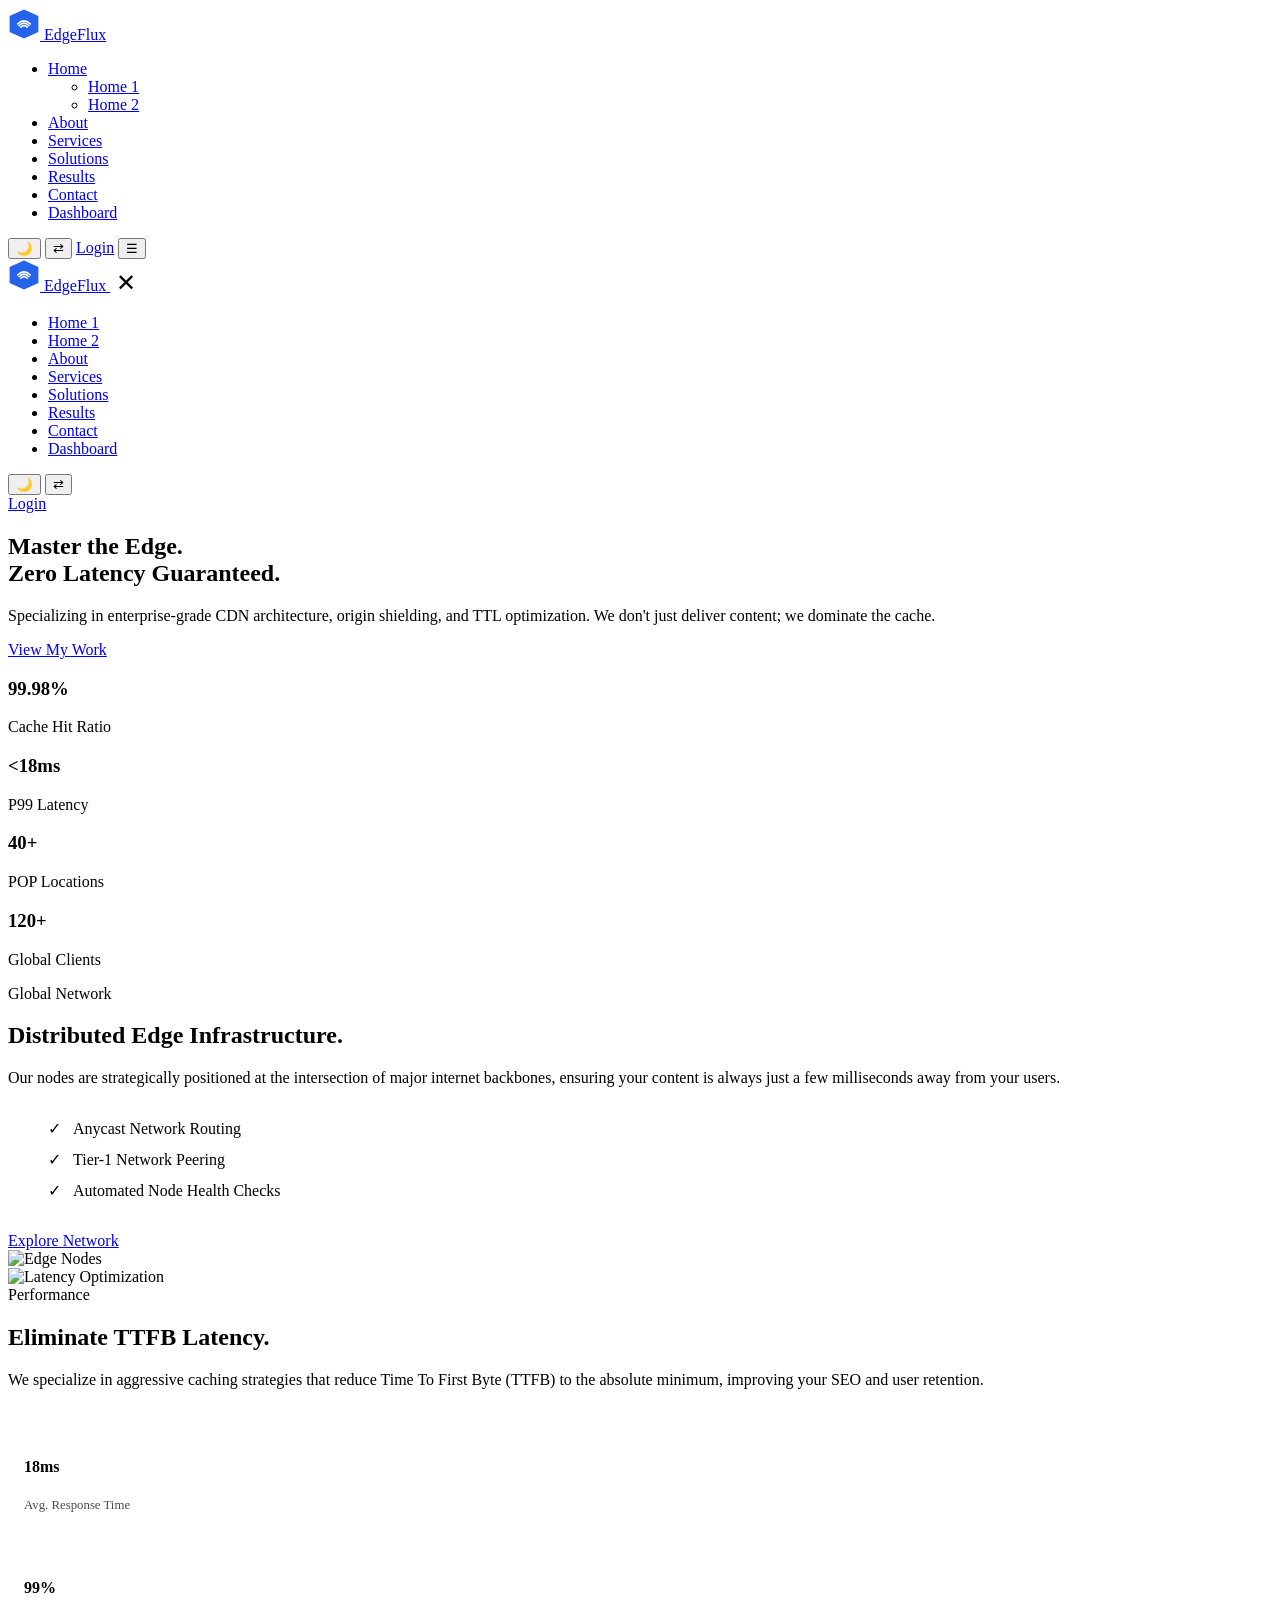
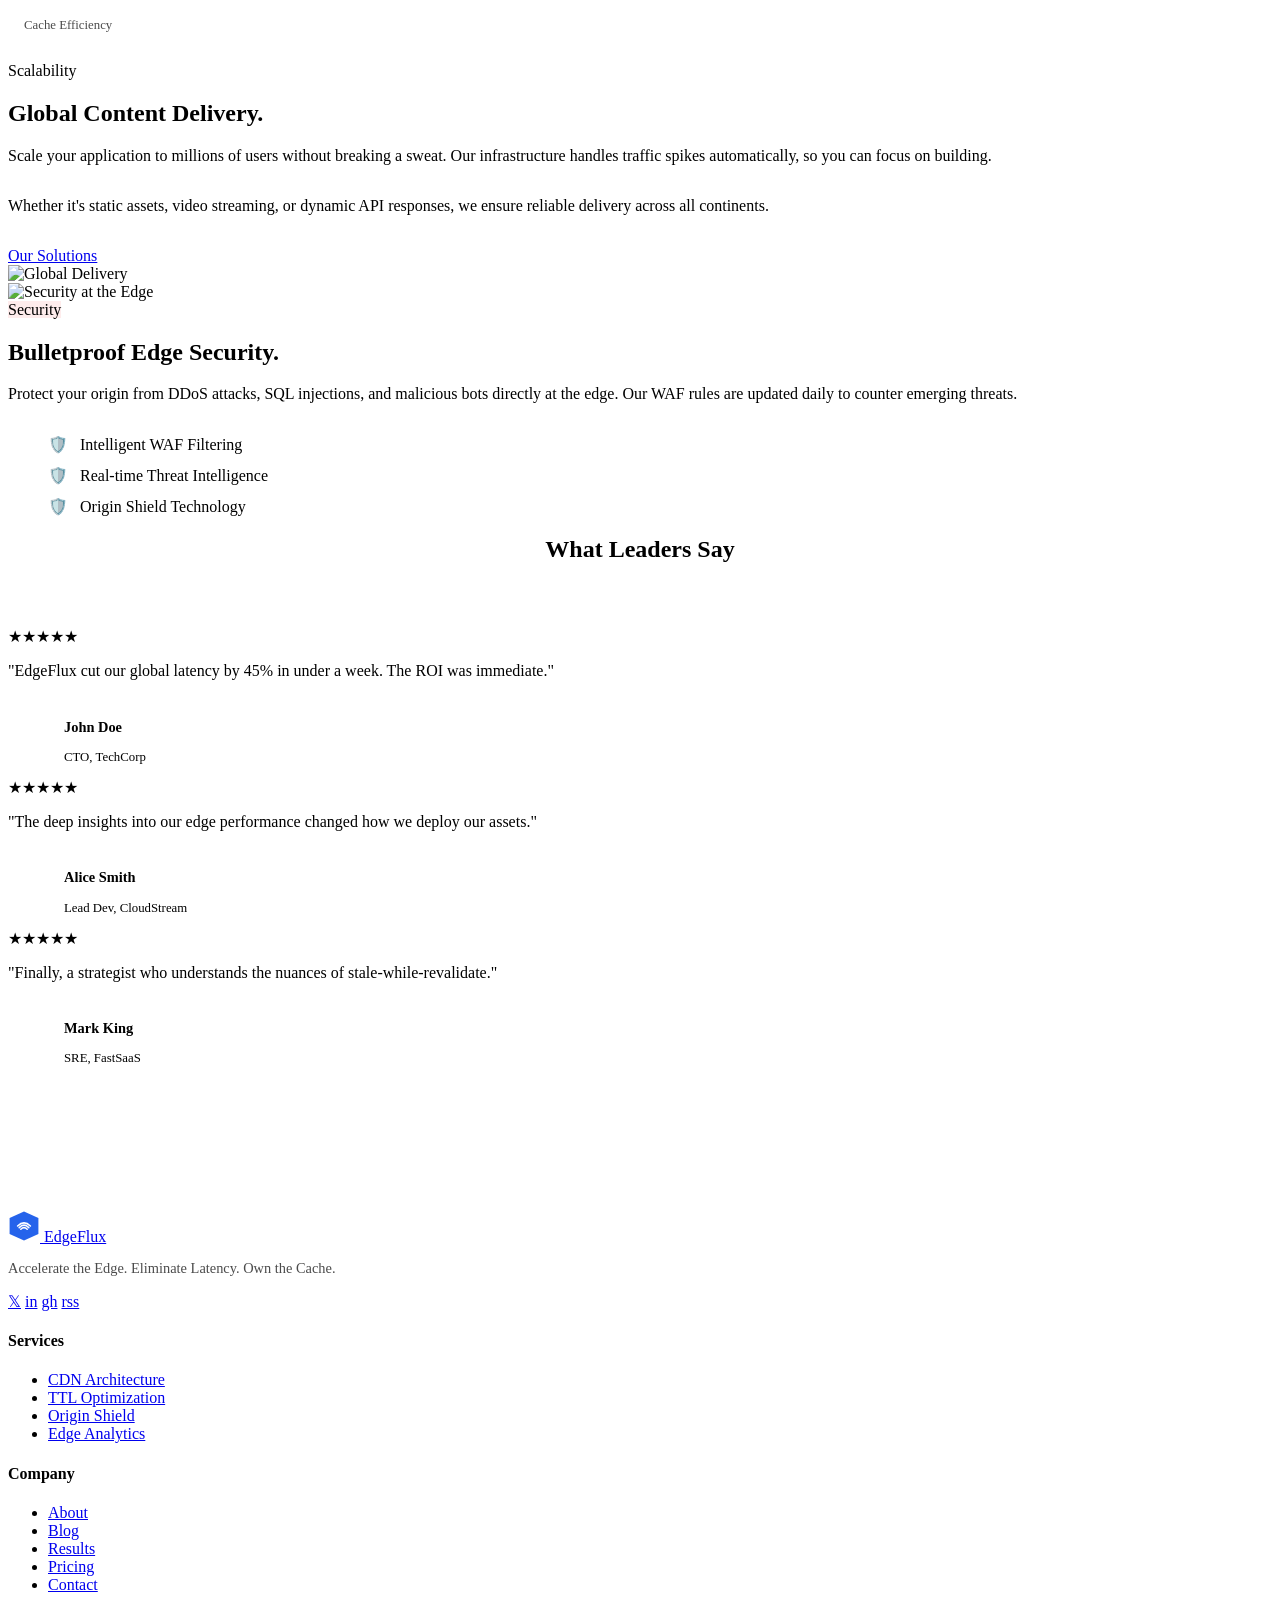
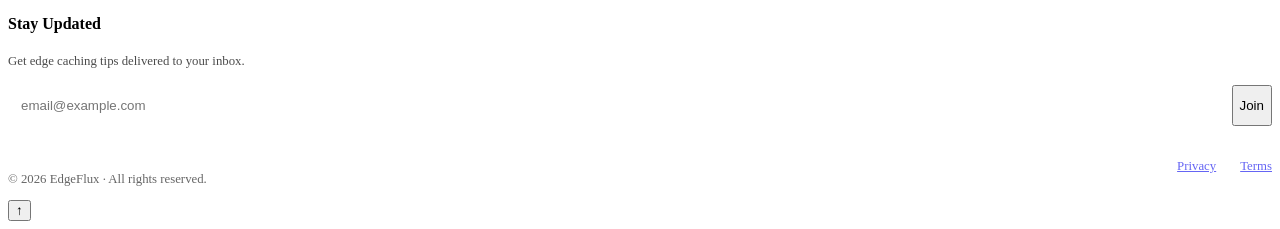
==== index.html @ ea84ad4a "first-commit" ====
<!DOCTYPE html>
<html lang="en" data-theme="dark" dir="ltr">

<head>
    <meta charset="UTF-8">
    <meta name="viewport" content="width=device-width, initial-scale=1.0">
    <title>EdgeFlux | Master the Edge. Zero Latency Guaranteed.</title>
    <meta name="description"
        content="Expert CDN & Edge Caching Strategy for modern applications. Accelerate the edge, eliminate latency, and own your cache.">

    <!-- Favicon -->
    <link rel="icon"
        href="data:image/svg+xml,<svg xmlns=%22http://www.w3.org/2000/svg%22 viewBox=%220 0 100 100%22><polygon points=%2250,5 95,25 95,75 50,95 5,75 5,25%22 fill=%22%232563EB%22/><path d=%22M30,50 Q50,30 70,50 M35,55 Q50,40 65,55 M40,60 Q50,50 60,60%22 fill=%22none%22 stroke=%22white%22 stroke-width=%224%22/></svg>">

    <link rel="stylesheet" href="assets/css/style.css">
</head>

<body>

    <!-- Header -->
    <header>
        <div class="container">
            <nav class="nav-wrapper">
                <a href="index.html" class="logo">
                    <svg width="32" height="32" viewBox="0 0 100 100" fill="none" xmlns="http://www.w3.org/2000/svg">
                        <polygon points="50,5 95,25 95,75 50,95 5,75 5,25" fill="#2563EB" />
                        <path d="M30,50 Q50,30 70,50 M35,55 Q50,40 65,55 M40,60 Q50,50 60,60" stroke="white"
                            stroke-width="5" stroke-linecap="round" />
                    </svg>
                    EdgeFlux
                </a>

                <ul class="nav-links">
                    <li>
                        <a href="index.html">Home</a>
                        <ul class="dropdown-menu">
                            <li><a href="index.html">Home 1</a></li>
                            <li><a href="home2.html">Home 2</a></li>
                        </ul>
                    </li>
                    <li><a href="about.html">About</a></li>
                    <li><a href="services.html">Services</a></li>
                    <li><a href="solutions.html">Solutions</a></li>
                    <li><a href="results.html">Results</a></li>
                    <li><a href="contact.html">Contact</a></li>
                    <li><a href="dashboard.html">Dashboard</a></li>
                </ul>

                <div class="nav-controls">
                    <button class="btn-icon" id="theme-toggle" title="Toggle Theme">🌙</button>
                    <button class="btn-icon" id="rtl-toggle" title="Toggle RTL">⇄</button>
                    <a href="login.html" class="btn btn-outline">Login</a>
                    <button class="btn-icon mobile-toggle" id="menu-toggle">☰</button>
                </div>
            </nav>
        </div>
    </header>

    <!-- Mobile Navigation Overlay -->
    <div id="mobile-nav" class="mobile-nav-overlay">
        <div class="mobile-nav-header">
            <a href="index.html" class="logo">
                <svg width="32" height="32" viewBox="0 0 100 100" fill="none" xmlns="http://www.w3.org/2000/svg">
                    <polygon points="50,5 95,25 95,75 50,95 5,75 5,25" fill="#2563EB" />
                    <path d="M30,50 Q50,30 70,50 M35,55 Q50,40 65,55 M40,60 Q50,50 60,60" stroke="white"
                        stroke-width="5" stroke-linecap="round" />
                </svg>
                EdgeFlux
            </a>
            <button class="btn-icon" id="close-menu" style="background:none; border:none; font-size: 1.5rem; color: var(--text);">✕</button>
        </div>
        <div class="mobile-nav-content">
            <ul class="mobile-links">
                <li><a href="index.html">Home 1</a></li>
                <li><a href="home2.html">Home 2</a></li>
                <li><a href="about.html">About</a></li>
                <li><a href="services.html">Services</a></li>
                <li><a href="solutions.html">Solutions</a></li>
                <li><a href="results.html">Results</a></li>
                <li><a href="contact.html">Contact</a></li>
                <li><a href="dashboard.html">Dashboard</a></li>
            </ul>
        </div>
        <div class="mobile-nav-footer">
            <div class="mobile-controls">
                <button class="btn-icon" id="theme-toggle-mob" title="Toggle Theme">🌙</button>
                <button class="btn-icon" id="rtl-toggle-mob" title="Toggle RTL">⇄</button>
            </div>
            <a href="login.html" class="btn btn-primary" style="justify-content: center; width: 100%;">Login</a>
        </div>
    </div>

    <!-- Hero Section -->
    <section class="hero" style="background-image: url('assets/images/home1-hero.jpg');">
        <div class="container">
            <div class="hero-content fade-in">
                <h1>Master the Edge. <br><span style="color: var(--primary);">Zero Latency</span> Guaranteed.</h1>
                <p>Specializing in enterprise-grade CDN architecture, origin shielding, and TTL optimization. We don't
                    just deliver content; we dominate the cache.</p>
                <div class="hero-actions">
                    <a href="results.html" class="btn btn-primary">View My Work</a>
                </div>
            </div>
        </div>
    </section>

    <!-- Stats Bar -->
    <section class="stats-bar">
        <div class="container">
            <div class="stats-grid fade-in">
                <div class="stat-item">
                    <h3>99.98%</h3>
                    <p>Cache Hit Ratio</p>
                </div>
                <div class="stat-item">
                    <h3>&lt;18ms</h3>
                    <p>P99 Latency</p>
                </div>
                <div class="stat-item">
                    <h3>40+</h3>
                    <p>POP Locations</p>
                </div>
                <div class="stat-item">
                    <h3>120+</h3>
                    <p>Global Clients</p>
                </div>
            </div>
        </div>
    </section>

    <!-- Feature Section 1: Edge Nodes -->
    <section class="feature-section">
        <div class="container">
            <div class="feature-grid fade-in">
                <div class="feature-text">
                    <span class="badge">Global Network</span>
                    <h2>Distributed Edge <span style="color: var(--primary);">Infrastructure.</span></h2>
                    <p style="color: var(--muted); margin-bottom: 2rem;">Our nodes are strategically positioned at the
                        intersection of major internet backbones, ensuring your content is always just a few
                        milliseconds away from your users.</p>
                    <ul style="list-style: none; margin-bottom: 2rem;">
                        <li style="margin-bottom: 0.75rem; display: flex; gap: 0.75rem; align-items: center;">
                            <span style="color: var(--success);">✓</span> Anycast Network Routing
                        </li>
                        <li style="margin-bottom: 0.75rem; display: flex; gap: 0.75rem; align-items: center;">
                            <span style="color: var(--success);">✓</span> Tier-1 Network Peering
                        </li>
                        <li style="margin-bottom: 0.75rem; display: flex; gap: 0.75rem; align-items: center;">
                            <span style="color: var(--success);">✓</span> Automated Node Health Checks
                        </li>
                    </ul>
                    <a href="services.html" class="btn btn-outline">Explore Network</a>
                </div>
                <div class="feature-img">
                    <img src="assets/images/edge-node.jpg" alt="Edge Nodes">
                </div>
            </div>
        </div>
    </section>

    <!-- Feature Section 2: Latency -->
    <section class="feature-section" style="background: var(--card);">
        <div class="container">
            <div class="feature-grid reverse fade-in">
                <div class="feature-img">
                    <img src="assets/images/latency.jpg" alt="Latency Optimization">
                </div>
                <div class="feature-text">
                    <span class="badge success">Performance</span>
                    <h2>Eliminate <span style="color: var(--primary);">TTFB Latency.</span></h2>
                    <p style="color: var(--muted); margin-bottom: 2rem;">We specialize in aggressive caching strategies
                        that reduce Time To First Byte (TTFB) to the absolute minimum, improving your SEO and user
                        retention.</p>
                    <div class="grid-cards" style="grid-template-columns: 1fr 1fr; gap: 1rem;">
                        <div style="padding: 1rem; border: 1px solid var(--border); border-radius: 12px;">
                            <h4 style="color: var(--primary);">18ms</h4>
                            <p style="font-size: 0.8rem; opacity: 0.7;">Avg. Response Time</p>
                        </div>
                        <div style="padding: 1rem; border: 1px solid var(--border); border-radius: 12px;">
                            <h4 style="color: var(--primary);">99%</h4>
                            <p style="font-size: 0.8rem; opacity: 0.7;">Cache Efficiency</p>
                        </div>
                    </div>
                </div>
            </div>
        </div>
    </section>

    <!-- Feature Section 3: Global Delivery -->
    <section class="feature-section">
        <div class="container">
            <div class="feature-grid fade-in">
                <div class="feature-text">
                    <span class="badge">Scalability</span>
                    <h2>Global Content <span style="color: var(--primary);">Delivery.</span></h2>
                    <p style="color: var(--muted); margin-bottom: 2rem;">Scale your application to millions of users
                        without breaking a sweat. Our infrastructure handles traffic spikes automatically, so you can
                        focus on building.</p>
                    <p style="margin-bottom: 2rem;">Whether it's static assets, video streaming, or dynamic API
                        responses, we ensure reliable delivery across all continents.</p>
                    <a href="solutions.html" class="btn btn-primary">Our Solutions</a>
                </div>
                <div class="feature-img">
                    <img src="assets/images/global.jpg" alt="Global Delivery">
                </div>
            </div>
        </div>
    </section>

    <!-- Feature Section 4: Security -->
    <section class="feature-section" style="background: var(--card);">
        <div class="container">
            <div class="feature-grid reverse fade-in">
                <div class="feature-img">
                    <img src="assets/images/security.jpg" alt="Security at the Edge">
                </div>
                <div class="feature-text">
                    <span class="badge"
                        style="background: rgba(239, 68, 68, 0.1); color: var(--danger);">Security</span>
                    <h2>Bulletproof <span style="color: var(--primary);">Edge Security.</span></h2>
                    <p style="color: var(--muted); margin-bottom: 2rem;">Protect your origin from DDoS attacks, SQL
                        injections, and malicious bots directly at the edge. Our WAF rules are updated daily to counter
                        emerging threats.</p>
                    <ul style="list-style: none;">
                        <li style="margin-bottom: 0.75rem; display: flex; gap: 0.75rem; align-items: center;">
                            <span style="color: var(--danger);">🛡️</span> Intelligent WAF Filtering
                        </li>
                        <li style="margin-bottom: 0.75rem; display: flex; gap: 0.75rem; align-items: center;">
                            <span style="color: var(--danger);">🛡️</span> Real-time Threat Intelligence
                        </li>
                        <li style="margin-bottom: 0.75rem; display: flex; gap: 0.75rem; align-items: center;">
                            <span style="color: var(--danger);">🛡️</span> Origin Shield Technology
                        </li>
                    </ul>
                </div>
            </div>
        </div>
    </section>


    <!-- Testimonials -->
    <section class="testimonials" style="background: var(--card);">
        <div class="container">
            <h2 class="fade-in" style="text-align: center; margin-bottom: 4rem;">What Leaders Say</h2>
            <div class="grid-cards">
                <div class="card fade-in">
                    <div style="color: var(--warning); margin-bottom: 1rem;">★★★★★</div>
                    <p>"EdgeFlux cut our global latency by 45% in under a week. The ROI was immediate."</p>
                    <div style="display: flex; align-items: center; gap: 1rem; margin-top: 1.5rem;">
                        <div
                            style="width: 40px; height: 40px; background: var(--primary); border-radius: 50%; display: flex; align-items: center; justify-content: center; font-weight: 700; color: white;">
                            JD</div>
                        <div>
                            <p style="font-weight: 700; font-size: 0.9rem;">John Doe</p>
                            <p style="font-size: 0.8rem; color: var(--muted);">CTO, TechCorp</p>
                        </div>
                    </div>
                </div>
                <div class="card fade-in">
                    <div style="color: var(--warning); margin-bottom: 1rem;">★★★★★</div>
                    <p>"The deep insights into our edge performance changed how we deploy our assets."</p>
                    <div style="display: flex; align-items: center; gap: 1rem; margin-top: 1.5rem;">
                        <div
                            style="width: 40px; height: 40px; background: var(--accent); border-radius: 50%; display: flex; align-items: center; justify-content: center; font-weight: 700; color: white;">
                            AS</div>
                        <div>
                            <p style="font-weight: 700; font-size: 0.9rem;">Alice Smith</p>
                            <p style="font-size: 0.8rem; color: var(--muted);">Lead Dev, CloudStream</p>
                        </div>
                    </div>
                </div>
                <div class="card fade-in">
                    <div style="color: var(--warning); margin-bottom: 1rem;">★★★★★</div>
                    <p>"Finally, a strategist who understands the nuances of stale-while-revalidate."</p>
                    <div style="display: flex; align-items: center; gap: 1rem; margin-top: 1.5rem;">
                        <div
                            style="width: 40px; height: 40px; background: var(--secondary); border-radius: 50%; border: 1px solid var(--border); display: flex; align-items: center; justify-content: center; font-weight: 700; color: white;">
                            MK</div>
                        <div>
                            <p style="font-weight: 700; font-size: 0.9rem;">Mark King</p>
                            <p style="font-size: 0.8rem; color: var(--muted);">SRE, FastSaaS</p>
                        </div>
                    </div>
                </div>
            </div>
        </div>
    </section>

    <!-- CTA Banner -->
    <section class="cta-banner">
        <div class="container">
            <div class="card fade-in"
                style="background: var(--primary); color: white; text-align: center; border: none;">
                <h2 style="margin-bottom: 1rem;">Ready to Cut Your TTFB in Half?</h2>
                <p style="margin-bottom: 2rem; opacity: 0.9;">Join 120+ teams optimizing their edge performance today.
                </p>
                <div style="display: flex; justify-content: center; gap: 1rem;">
                    <a href="contact.html" class="btn" style="background: white; color: var(--primary);">Get Started</a>
                    <a href="pricing.html" class="btn btn-outline" style="border-color: white; color: white;">View
                        Pricing</a>
                </div>
            </div>
        </div>
    </section>

    <!-- Footer -->
    <footer>
        <div class="container">
            <div class="footer-grid">
                <div class="footer-col">
                    <a href="index.html" class="logo" style="margin-bottom: 1.5rem;">
                        <svg width="32" height="32" viewBox="0 0 100 100" fill="none"
                            xmlns="http://www.w3.org/2000/svg">
                            <polygon points="50,5 95,25 95,75 50,95 5,75 5,25" fill="#2563EB" />
                            <path d="M30,50 Q50,30 70,50 M35,55 Q50,40 65,55 M40,60 Q50,50 60,60" stroke="white"
                                stroke-width="5" stroke-linecap="round" />
                        </svg>
                        EdgeFlux
                    </a>
                    <p style="opacity: 0.7; font-size: 0.9rem;">Accelerate the Edge. Eliminate Latency. Own the Cache.
                    </p>
                    <div class="social-icons">
                        <a href="#" class="social-icon">𝕏</a>
                        <a href="#" class="social-icon">in</a>
                        <a href="#" class="social-icon">gh</a>
                        <a href="#" class="social-icon">rss</a>
                    </div>
                </div>
                <div class="footer-col">
                    <h4>Services</h4>
                    <ul class="footer-links">
                        <li><a href="#">CDN Architecture</a></li>
                        <li><a href="#">TTL Optimization</a></li>
                        <li><a href="#">Origin Shield</a></li>
                        <li><a href="#">Edge Analytics</a></li>
                    </ul>
                </div>
                <div class="footer-col">
                    <h4>Company</h4>
                    <ul class="footer-links">
                        <li><a href="about.html">About</a></li>
                        <li><a href="blog.html">Blog</a></li>
                        <li><a href="results.html">Results</a></li>
                        <li><a href="pricing.html">Pricing</a></li>
                        <li><a href="contact.html">Contact</a></li>
                    </ul>
                </div>
                <div class="footer-col">
                    <h4>Stay Updated</h4>
                    <p style="font-size: 0.8rem; margin-bottom: 1rem; opacity: 0.7;">Get edge caching tips delivered to
                        your inbox.</p>
                    <form style="display: flex; gap: 0.5rem;">
                        <input type="email" placeholder="email@example.com"
                            style="background: rgba(255,255,255,0.05); border: 1px solid rgba(255,255,255,0.1); padding: 0.75rem; border-radius: 8px; flex: 1; color: white;">
                        <button class="btn btn-primary">Join</button>
                    </form>
                </div>
            </div>
            <div
                style="border-top: 1px solid rgba(255,255,255,0.1); padding-top: 2rem; display: flex; justify-content: space-between; font-size: 0.8rem; opacity: 0.6;">
                <p>© 2026 EdgeFlux · All rights reserved.</p>
                <div style="display: flex; gap: 1.5rem;">
                    <a href="#">Privacy</a>
                    <a href="#">Terms</a>
                </div>
            </div>
        </div>
    </footer>

    <button id="back-to-top">↑</button>

    <script src="assets/js/main.js"></script>
</body>

</html>
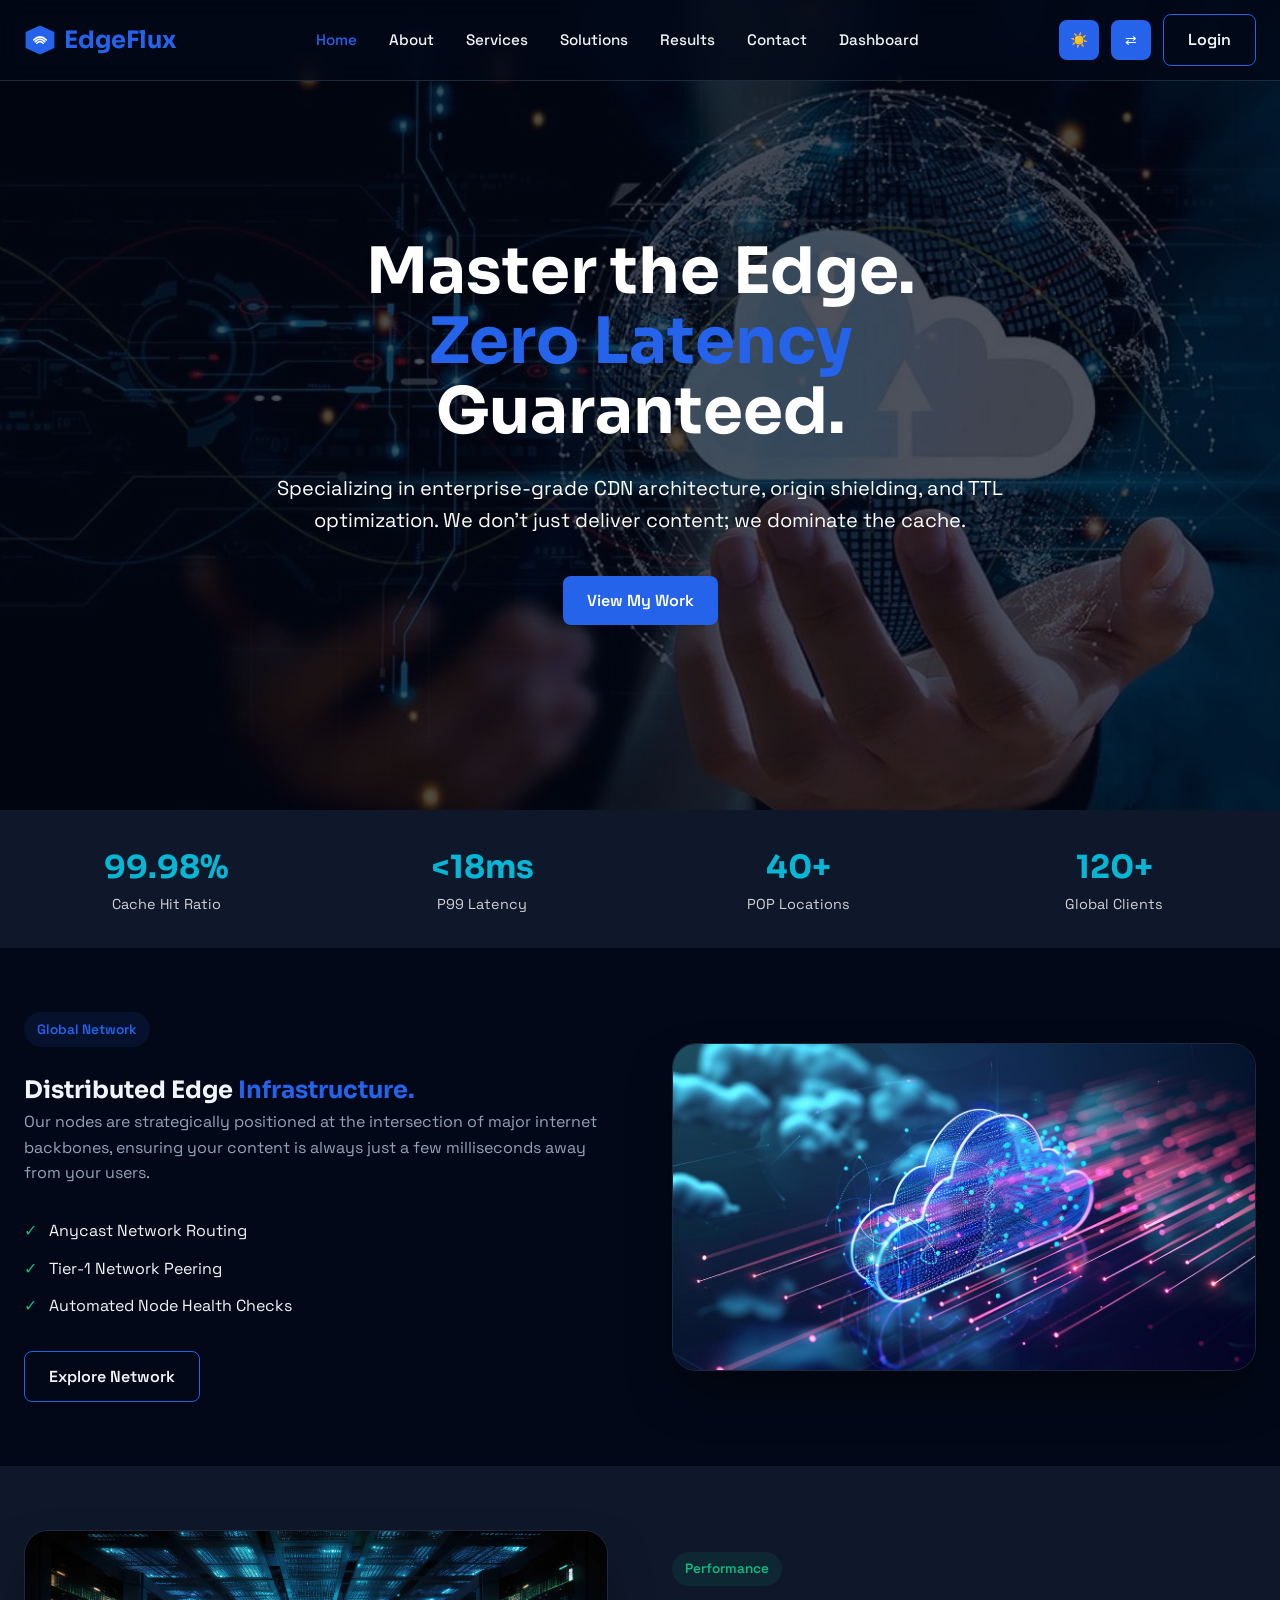
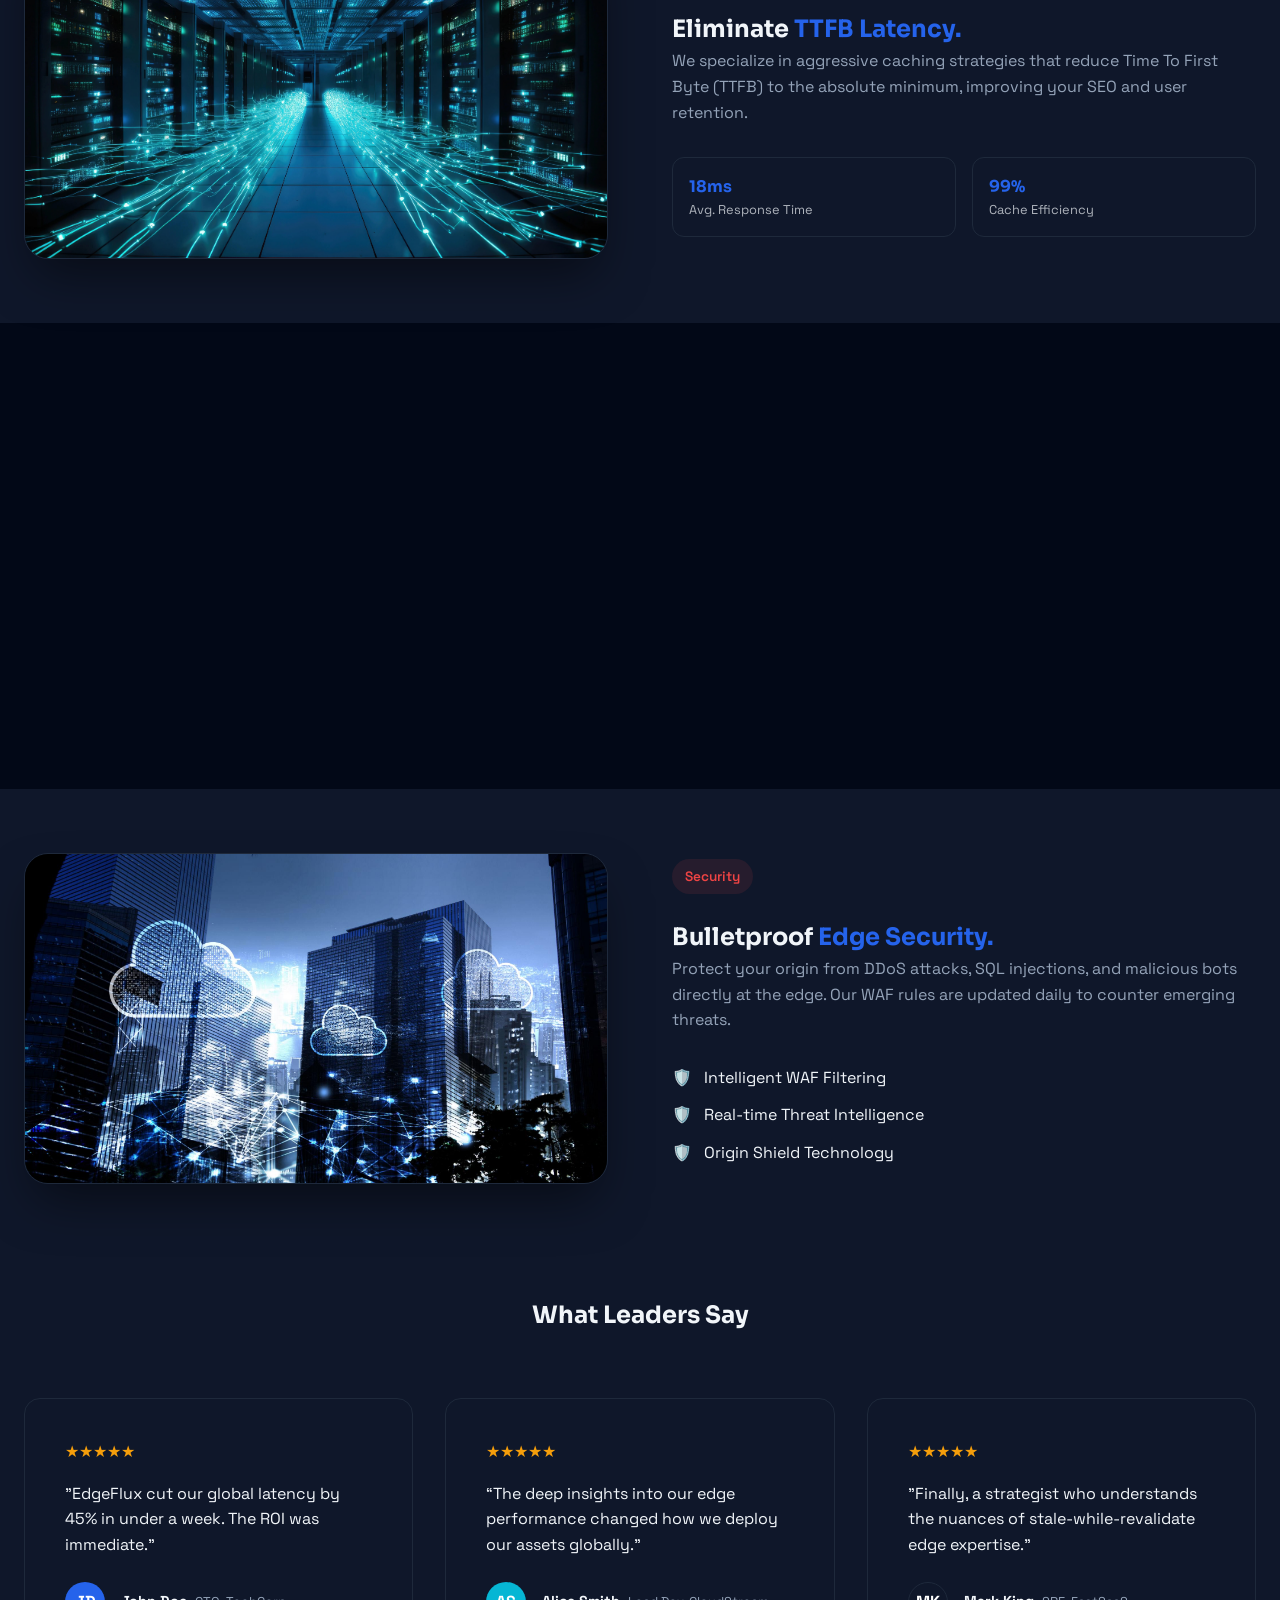
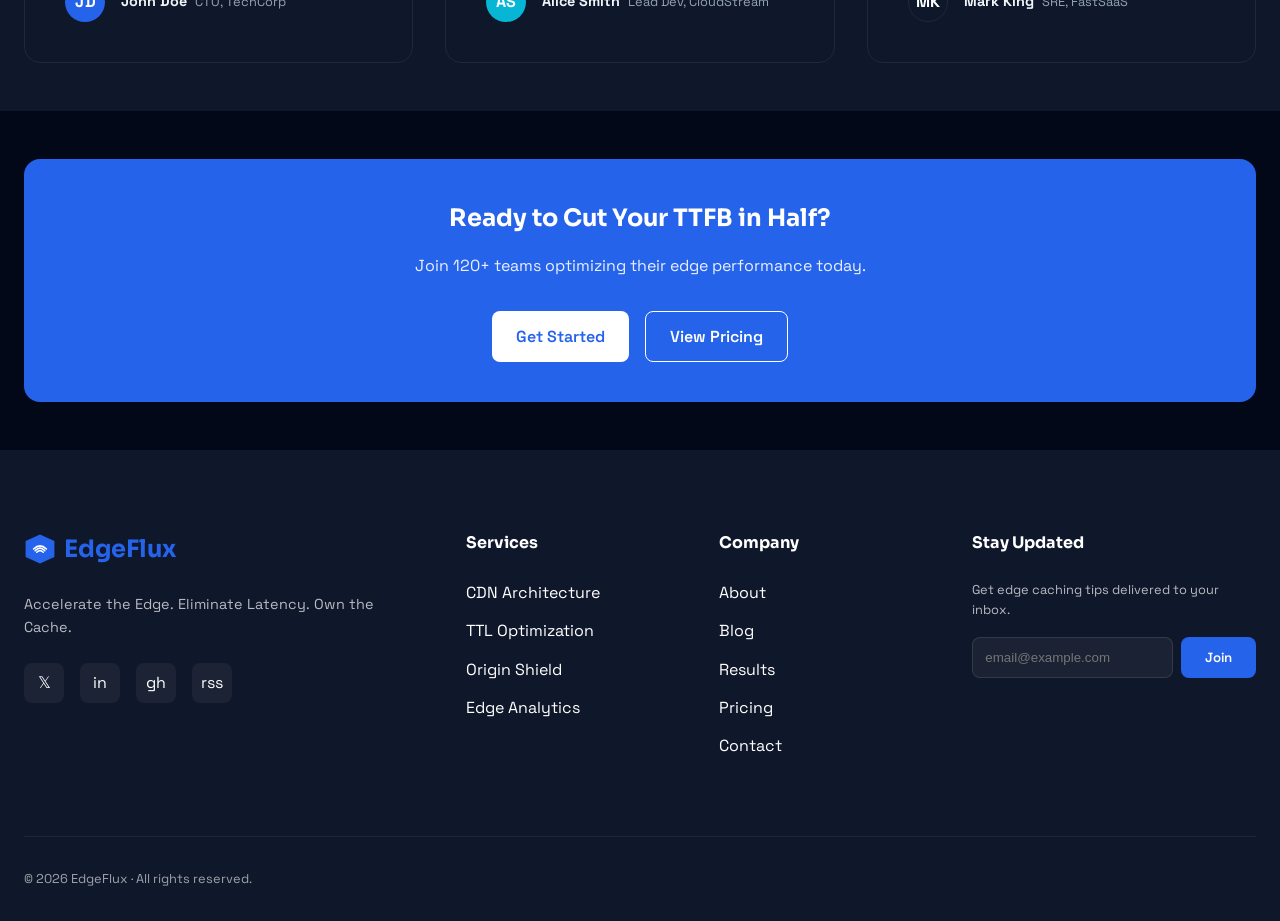
==== commit 7487e488: "corrections" ====
--- a/index.html
+++ b/index.html
@@ -67,7 +67,8 @@
                 </svg>
                 EdgeFlux
             </a>
-            <button class="btn-icon" id="close-menu" style="background:none; border:none; font-size: 1.5rem; color: var(--text);">✕</button>
+            <button class="btn-icon" id="close-menu"
+                style="background:none; border:none; font-size: 1.5rem; color: var(--text);">✕</button>
         </div>
         <div class="mobile-nav-content">
             <ul class="mobile-links">
@@ -86,7 +87,7 @@
                 <button class="btn-icon" id="theme-toggle-mob" title="Toggle Theme">🌙</button>
                 <button class="btn-icon" id="rtl-toggle-mob" title="Toggle RTL">⇄</button>
             </div>
-            <a href="login.html" class="btn btn-primary" style="justify-content: center; width: 100%;">Login</a>
+            <a href="login.html" class="btn btn-primary" style="justify-content: center;">Login</a>
         </div>
     </div>
 
@@ -239,7 +240,7 @@
 
 
     <!-- Testimonials -->
-    <section class="testimonials" style="background: var(--card);">
+    <section class="testimonials home1-testimonials" style="background: var(--card);">
         <div class="container">
             <h2 class="fade-in" style="text-align: center; margin-bottom: 4rem;">What Leaders Say</h2>
             <div class="grid-cards">
@@ -250,7 +251,7 @@
                         <div
                             style="width: 40px; height: 40px; background: var(--primary); border-radius: 50%; display: flex; align-items: center; justify-content: center; font-weight: 700; color: white;">
                             JD</div>
-                        <div>
+                        <div class="author-info">
                             <p style="font-weight: 700; font-size: 0.9rem;">John Doe</p>
                             <p style="font-size: 0.8rem; color: var(--muted);">CTO, TechCorp</p>
                         </div>
@@ -258,12 +259,12 @@
                 </div>
                 <div class="card fade-in">
                     <div style="color: var(--warning); margin-bottom: 1rem;">★★★★★</div>
-                    <p>"The deep insights into our edge performance changed how we deploy our assets."</p>
+                    <p>“The deep insights into our edge performance changed how we deploy our assets globally.”</p>
                     <div style="display: flex; align-items: center; gap: 1rem; margin-top: 1.5rem;">
                         <div
                             style="width: 40px; height: 40px; background: var(--accent); border-radius: 50%; display: flex; align-items: center; justify-content: center; font-weight: 700; color: white;">
                             AS</div>
-                        <div>
+                        <div class="author-info">
                             <p style="font-weight: 700; font-size: 0.9rem;">Alice Smith</p>
                             <p style="font-size: 0.8rem; color: var(--muted);">Lead Dev, CloudStream</p>
                         </div>
@@ -271,12 +272,12 @@
                 </div>
                 <div class="card fade-in">
                     <div style="color: var(--warning); margin-bottom: 1rem;">★★★★★</div>
-                    <p>"Finally, a strategist who understands the nuances of stale-while-revalidate."</p>
+                    <p>"Finally, a strategist who understands the nuances of stale-while-revalidate edge expertise."</p>
                     <div style="display: flex; align-items: center; gap: 1rem; margin-top: 1.5rem;">
                         <div
                             style="width: 40px; height: 40px; background: var(--secondary); border-radius: 50%; border: 1px solid var(--border); display: flex; align-items: center; justify-content: center; font-weight: 700; color: white;">
                             MK</div>
-                        <div>
+                        <div class="author-info">
                             <p style="font-weight: 700; font-size: 0.9rem;">Mark King</p>
                             <p style="font-size: 0.8rem; color: var(--muted);">SRE, FastSaaS</p>
                         </div>
@@ -359,10 +360,6 @@
             <div
                 style="border-top: 1px solid rgba(255,255,255,0.1); padding-top: 2rem; display: flex; justify-content: space-between; font-size: 0.8rem; opacity: 0.6;">
                 <p>© 2026 EdgeFlux · All rights reserved.</p>
-                <div style="display: flex; gap: 1.5rem;">
-                    <a href="#">Privacy</a>
-                    <a href="#">Terms</a>
-                </div>
             </div>
         </div>
     </footer>
@@ -372,4 +369,4 @@
     <script src="assets/js/main.js"></script>
 </body>
 
-</html>+</html>
--- a/assets/css/style.css
+++ b/assets/css/style.css
@@ -0,0 +1,823 @@
+/* 
+  EdgeFlux - CDN & Edge Caching Strategist Template
+  Primary Color: #2563EB
+  Secondary Color: #0F172A
+  Accent: #06B6D4
+*/
+
+@import url('https://fonts.googleapis.com/css2?family=Sora:wght@400;600;700&family=Space+Grotesk:wght@400;500;600&family=DM+Mono:wght@400;500&display=swap');
+
+:root {
+    --primary: #2563EB;
+    --primary-hover: #1D4ED8;
+    --secondary: #0F172A;
+    --accent: #06B6D4;
+    --success: #10B981;
+    --warning: #F59E0B;
+    --danger: #EF4444;
+
+    --bg-light: #F8FAFC;
+    --text-light: #0F172A;
+    --card-light: #FFFFFF;
+    --border-light: #E2E8F0;
+
+    --bg-dark: #020817;
+    --text-dark: #F1F5F9;
+    --card-dark: #0F172A;
+    --border-dark: #1E293B;
+
+    --transition: all 0.3s cubic-bezier(0.4, 0, 0.2, 1);
+    --container: 1280px;
+}
+
+/* Theme Application */
+[data-theme="light"] {
+    --bg: var(--bg-light);
+    --bg-rgb: 248, 250, 252;
+    --text: var(--text-light);
+    --card: var(--card-light);
+    --border: var(--border-light);
+    --muted: #64748B;
+}
+
+[data-theme="dark"] {
+    --bg: var(--bg-dark);
+    --bg-rgb: 2, 8, 23;
+    --text: var(--text-dark);
+    --card: var(--card-dark);
+    --border: var(--border-dark);
+    --muted: #94A3B8;
+}
+
+[data-theme="dark"] .btn-icon,
+[data-theme="dark"] #theme-toggle,
+[data-theme="dark"] #rtl-toggle {
+    color: white !important;
+    border-color: rgba(255, 255, 255, 0.2);
+}
+
+
+/* Base Styles */
+* {
+    margin: 0;
+    padding: 0;
+    box-sizing: border-box;
+}
+
+html {
+    scroll-behavior: smooth;
+}
+
+body {
+    font-family: 'Space Grotesk', sans-serif;
+    background-color: var(--bg);
+    color: var(--text);
+    line-height: 1.6;
+    transition: var(--transition);
+}
+
+h1,
+h2,
+h3,
+h4,
+h5,
+h6 {
+    font-family: 'Sora', sans-serif;
+    font-weight: 700;
+}
+
+code,
+pre {
+    font-family: 'DM Mono', monospace;
+}
+
+a {
+    text-decoration: none;
+    color: inherit;
+    transition: var(--transition);
+}
+
+a:hover {
+    text-decoration: none;
+}
+
+button {
+    cursor: pointer;
+    border: none;
+    outline: none;
+    font-family: inherit;
+}
+
+/* Layout */
+.container {
+    max-width: var(--container);
+    margin: 0 auto;
+    padding: 0 1.5rem;
+}
+
+section {
+    padding: 3rem 0;
+}
+
+
+/* Navigation */
+header {
+    position: fixed;
+    top: 0;
+    width: 100%;
+    z-index: 1000;
+    backdrop-filter: blur(12px);
+    -webkit-backdrop-filter: blur(12px);
+    border-bottom: 1px solid var(--border);
+    background: rgba(var(--bg-rgb), 0.8);
+    transition: var(--transition);
+}
+
+header.scrolled {
+    padding: 0.5rem 0;
+    background: var(--bg);
+}
+
+.nav-wrapper {
+    display: flex;
+    justify-content: space-between;
+    align-items: center;
+    height: 80px;
+}
+
+.logo {
+    display: flex;
+    align-items: center;
+    gap: 0.5rem;
+    font-family: 'Sora', sans-serif;
+    font-weight: 700;
+    font-size: 1.5rem;
+    color: var(--primary);
+}
+
+.logo:hover {
+    text-decoration: none;
+    color: var(--primary);
+}
+
+footer .logo {
+    color: #2563eb;
+}
+
+.nav-links {
+    display: flex;
+    gap: 2rem;
+    align-items: center;
+    list-style: none;
+}
+
+.nav-links li {
+    position: relative;
+    list-style: none;
+}
+
+.nav-links a {
+    font-weight: 500;
+    font-size: 0.95rem;
+}
+
+.nav-links a:hover,
+.nav-links a.active {
+    color: var(--primary);
+}
+
+#mobile-nav .active {
+    color: var(--primary);
+}
+
+/* Mobile Nav Overlay */
+.mobile-nav-overlay {
+    position: fixed;
+    top: 0;
+    right: -100%;
+    width: 100%;
+    height: 100vh;
+    background: var(--bg);
+    z-index: 2000;
+    transition: all 0.4s cubic-bezier(0.4, 0, 0.2, 1);
+    display: flex;
+    flex-direction: column;
+    overflow-y: auto; /* Main scrollbar */
+    -webkit-overflow-scrolling: touch;
+}
+
+.mobile-nav-header {
+    display: flex;
+    justify-content: space-between;
+    align-items: center;
+    padding: 0.75rem 1.5rem; /* Reduced from 1.25rem */
+    border-bottom: 1px solid var(--border);
+}
+
+.mobile-nav-content {
+    padding: 1rem 1.5rem;
+    /* Removed flex: 1 and overflow-y: auto to allow whole menu scroll */
+}
+
+.mobile-nav-footer {
+    padding: 2rem 1.5rem;
+    border-top: 1px solid var(--border);
+    display: flex;
+    flex-direction: column;
+    align-items: center; /* Center the login button and controls */
+    gap: 1rem;
+}
+
+.mobile-nav-footer .btn-primary {
+    width: auto;
+    min-width: 160px; /* Reduced width */
+    justify-content: center;
+}
+
+.mobile-controls {
+    display: flex;
+    gap: 0.75rem;
+    justify-content: center;
+}
+
+.mobile-controls .btn-icon {
+    width: 40px;
+    height: 40px;
+    background: var(--card);
+}
+
+.mobile-nav-overlay.active {
+    right: 0;
+}
+
+.mobile-links {
+    list-style: none;
+    text-align: center;
+}
+
+.mobile-links li {
+    margin-bottom: 2rem;
+}
+
+.mobile-links a {
+    font-size: 1.25rem;
+    font-weight: 600;
+    display: block;
+    padding: 0.5rem 0;
+}
+
+@media (min-width: 1025px) {
+    .mobile-nav-overlay {
+        display: none !important;
+    }
+}
+
+
+/* Dropdown */
+.dropdown-menu {
+    position: absolute;
+    top: 100%;
+    left: 0;
+    background: var(--card);
+    border: 1px solid var(--border);
+    border-radius: 12px;
+    padding: 1rem;
+    min-width: 200px;
+    box-shadow: 0 10px 25px rgba(0, 0, 0, 0.1);
+    opacity: 0;
+    visibility: hidden;
+    transform: translateY(10px);
+    transition: var(--transition);
+    z-index: 1000;
+    list-style: none;
+}
+
+.nav-links li:hover .dropdown-menu {
+    opacity: 1;
+    visibility: visible;
+    transform: translateY(0);
+}
+
+.dropdown-menu li {
+    margin-bottom: 0.5rem;
+    list-style: none;
+}
+
+.dropdown-menu a {
+    display: block;
+    padding: 0.5rem;
+    border-radius: 6px;
+    font-size: 0.9rem;
+}
+
+.dropdown-menu a:hover {
+    background: rgba(37, 99, 235, 0.05);
+}
+
+.nav-controls {
+    display: flex;
+    gap: 0.75rem;
+    align-items: center;
+}
+
+/* Buttons */
+.btn {
+    padding: 0.75rem 1.5rem;
+    border-radius: 8px;
+    font-weight: 600;
+    transition: var(--transition);
+    display: inline-flex;
+    align-items: center;
+    gap: 0.5rem;
+}
+
+.btn-primary {
+    background-color: var(--primary);
+    color: white;
+}
+
+.btn-primary:hover {
+    background-color: var(--primary-hover);
+    transform: translateY(-2px);
+}
+
+.btn-outline {
+    background: transparent;
+    border: 1px solid #2563eb;
+}
+
+
+.btn-outline:hover {
+    color: var(--primary);
+}
+
+.btn-icon {
+    width: 40px;
+    height: 40px;
+    display: flex;
+    align-items: center;
+    justify-content: center;
+    border-radius: 8px;
+    background: var(--card);
+    border: 1px solid var(--border);
+    transition: var(--transition);
+}
+
+#theme-toggle,
+#rtl-toggle,
+#theme-toggle-mob,
+#rtl-toggle-mob {
+    background-color: #2563eb;
+    color: white !important;
+    border: none;
+    font-size: 0.9rem;
+}
+
+#theme-toggle:hover,
+#rtl-toggle:hover,
+#theme-toggle-mob:hover,
+#rtl-toggle-mob:hover {
+    background-color: var(--primary-hover);
+    transform: translateY(-2px);
+}
+
+.grid-cards-responsive {
+    display: grid;
+    grid-template-columns: repeat(3, 1fr);
+    gap: 2rem;
+}
+
+@media (max-width: 1024px) {
+    .grid-cards-responsive {
+        grid-template-columns: 1fr;
+    }
+}
+
+/* Hero Section */
+.hero {
+    min-height: 90vh;
+    display: flex;
+    align-items: center;
+    padding-top: 100px;
+    position: relative;
+    overflow: hidden;
+    background-size: cover;
+    background-position: center;
+    background-repeat: no-repeat;
+}
+
+.hero::before {
+    content: '';
+    position: absolute;
+    top: 0;
+    left: 0;
+    width: 100%;
+    height: 100%;
+    background: rgba(2, 8, 23, 0.7);
+    z-index: 0;
+}
+
+
+.hero-content {
+    position: relative;
+    z-index: 1;
+    max-width: 800px;
+    margin: 0 auto;
+    text-align: center;
+    color: white;
+}
+
+
+.hero h1,
+.hero p {
+    color: white;
+}
+
+.hero .btn {
+    transition: all 0.4s cubic-bezier(0.175, 0.885, 0.32, 1.275);
+}
+
+.hero .btn:hover {
+    transform: translateY(-5px) scale(1.02);
+    box-shadow: 0 20px 40px rgba(0, 0, 0, 0.2);
+    filter: brightness(0.95);
+}
+
+.hero .btn-outline {
+    border-color: rgba(255, 255, 255, 0.3);
+    color: white;
+    transition: all 0.4s cubic-bezier(0.175, 0.885, 0.32, 1.275);
+}
+
+.hero .btn-outline:hover {
+    background: white !important;
+    color: var(--primary) !important;
+    transform: translateY(-5px) scale(1.02);
+    box-shadow: 0 20px 40px rgba(0, 0, 0, 0.2);
+}
+
+.hero-actions {
+    display: flex;
+    justify-content: center;
+    gap: 1rem;
+    margin-top: 2rem;
+}
+
+
+
+
+.hero h1 {
+    font-size: clamp(2.5rem, 5vw, 4.5rem);
+    line-height: 1.1;
+    margin-bottom: 1.5rem;
+}
+
+.hero p {
+    font-size: 1.25rem;
+    color: #fff;
+    margin-bottom: 2.5rem;
+}
+
+
+.badge {
+    display: inline-flex;
+    align-items: center;
+    gap: 0.5rem;
+    padding: 0.4rem 0.8rem;
+    border-radius: 20px;
+    font-size: 0.85rem;
+    font-weight: 600;
+    background: rgba(37, 99, 235, 0.1);
+    color: var(--primary);
+    margin-bottom: 1.5rem;
+}
+
+.badge.success {
+    background: rgba(16, 185, 129, 0.1);
+    color: var(--success);
+}
+
+/* Stats Bar */
+.stats-bar {
+    background: var(--secondary);
+    color: white;
+    padding: 2rem 0;
+}
+
+.stats-grid {
+    display: grid;
+    grid-template-columns: repeat(auto-fit, minmax(200px, 1fr));
+    gap: 2rem;
+    text-align: center;
+}
+
+.stat-item h3 {
+    font-size: 2rem;
+    color: var(--accent);
+}
+
+.stat-item p {
+    font-size: 0.9rem;
+    opacity: 0.8;
+}
+
+/* Feature Sections */
+.feature-section {
+    padding: 4rem 0;
+}
+
+
+.feature-grid {
+    display: grid;
+    grid-template-columns: 1fr 1fr;
+    gap: 4rem;
+    align-items: center;
+}
+
+.feature-img {
+    border-radius: 24px;
+    overflow: hidden;
+    border: 1px solid var(--border);
+    box-shadow: 0 25px 50px -12px rgba(0, 0, 0, 0.5);
+}
+
+.feature-img img {
+    width: 100%;
+    height: auto;
+    display: block;
+    transition: var(--transition);
+}
+
+.feature-img:hover img {
+    transform: scale(1.05);
+}
+
+@media (max-width: 992px) {
+    .feature-grid {
+        grid-template-columns: 1fr;
+        gap: 2rem;
+        text-align: center;
+    }
+
+    .feature-grid.reverse .feature-img {
+        order: -1;
+    }
+}
+
+
+/* Cards */
+.grid-cards {
+    display: grid;
+    grid-template-columns: repeat(auto-fit, minmax(280px, 1fr));
+    gap: 2rem;
+}
+
+.card {
+    background: var(--card);
+    border: 1px solid var(--border);
+    padding: 2.5rem;
+    border-radius: 16px;
+    transition: var(--transition);
+}
+
+.card:hover {
+    border-color: var(--primary);
+    transform: translateY(-5px);
+    box-shadow: 0 20px 40px rgba(0, 0, 0, 0.1);
+}
+
+/* Dashboard Widget Mock */
+.dashboard-mock {
+    background: var(--secondary);
+    border-radius: 16px;
+    padding: 2rem;
+    color: white;
+    box-shadow: 0 40px 80px rgba(0, 0, 0, 0.3);
+}
+
+.mock-header {
+    display: flex;
+    justify-content: space-between;
+    margin-bottom: 2rem;
+}
+
+.chart-placeholder {
+    height: 150px;
+    background: rgba(255, 255, 255, 0.05);
+    border-radius: 8px;
+    display: flex;
+    align-items: flex-end;
+    gap: 10px;
+    padding: 15px;
+}
+
+.chart-bar {
+    flex: 1;
+    background: var(--primary);
+    border-radius: 4px;
+    transition: height 1s ease;
+}
+
+/* Footer */
+footer {
+    background: var(--secondary);
+    color: white;
+    padding: 5rem 0 2rem;
+}
+
+.author-info {
+    display: flex;
+    gap: 0.5rem;
+    align-items: baseline;
+}
+
+@media (max-width: 1024px) {
+    .author-info {
+        flex-direction: column;
+        gap: 0;
+    }
+}
+
+.footer-grid {
+    display: grid;
+    grid-template-columns: 2fr 1fr 1fr 1.5fr;
+    gap: 4rem;
+    margin-bottom: 4rem;
+}
+
+.footer-col h4 {
+    margin-bottom: 1.5rem;
+    color: white;
+}
+
+.footer-links {
+    list-style: none;
+}
+
+.footer-links li {
+    margin-bottom: 0.8rem;
+}
+
+.footer-links a:hover {
+    color: var(--primary);
+    padding-left: 5px;
+}
+
+.social-icons {
+    display: flex;
+    gap: 1rem;
+    margin-top: 1.5rem;
+}
+
+.social-icon {
+    width: 40px;
+    height: 40px;
+    background: rgba(255, 255, 255, 0.05);
+    display: flex;
+    align-items: center;
+    justify-content: center;
+    border-radius: 8px;
+}
+
+.social-icon:hover {
+    background: var(--primary);
+    transform: translateY(-5px);
+}
+
+/* RTL Support */
+[dir="rtl"] {
+    text-align: right;
+}
+
+[dir="rtl"] .nav-links,
+[dir="rtl"] .nav-controls {
+    flex-direction: row-reverse;
+}
+
+/* Responsive */
+@media (max-width: 1024px) {
+    .nav-links {
+        display: none;
+    }
+
+    .mobile-toggle {
+        display: flex !important;
+    }
+
+    .nav-controls #theme-toggle,
+    .nav-controls #rtl-toggle,
+    .nav-controls .btn-outline {
+        display: none !important;
+    }
+
+    .footer-grid {
+        grid-template-columns: 1fr 1fr;
+    }
+
+    .nav-controls .btn-icon {
+        width: 34px;
+        height: 34px;
+        font-size: 0.8rem;
+    }
+
+    .mobile-nav-header {
+        padding: 1rem 1.5rem;
+    }
+
+    .mobile-nav-content {
+        padding: 1rem 1.5rem;
+    }
+
+    /* Tab View Grids (One by one) */
+    .about-collaborators .grid-cards,
+    .services-sectors .grid-cards,
+    .solutions-expertise .grid-cards,
+    .home1-testimonials .grid-cards {
+        grid-template-columns: 1fr;
+    }
+
+    /* Services 6 cards: 2 per row in Tab */
+    .services-capabilities .grid-cards {
+        grid-template-columns: repeat(2, 1fr) !important;
+    }
+
+    .security-feature-grid .feature-text ul {
+        justify-items: center;
+        padding: 0;
+        margin: 0 auto;
+    }
+
+    .security-feature-grid .feature-text li {
+        justify-content: center;
+        text-align: center;
+    }
+}
+
+@media (max-width: 768px) {
+    .mobile-toggle {
+        display: flex !important;
+    }
+
+    .footer-grid {
+        grid-template-columns: 1fr;
+    }
+
+    .hero h1 {
+        font-size: 3rem;
+    }
+
+    .stats-grid {
+        grid-template-columns: repeat(2, 1fr);
+        gap: 1.5rem;
+    }
+
+    .home2-solutions-grid {
+        grid-template-columns: 1fr !important;
+    }
+
+    .services-capabilities .grid-cards {
+        grid-template-columns: 1fr !important;
+    }
+}
+
+@media (min-width: 1025px) {
+    .mobile-toggle {
+        display: none !important;
+    }
+}
+
+/* Animations */
+.fade-in {
+    opacity: 0;
+    transform: translateY(20px);
+    transition: 0.6s ease-out;
+}
+
+.fade-in.visible {
+    opacity: 1;
+    transform: translateY(0);
+}
+
+/* Back to Top */
+#back-to-top {
+    position: fixed;
+    bottom: 2rem;
+    right: 2rem;
+    width: 50px;
+    height: 50px;
+    background: var(--primary);
+    color: white;
+    border-radius: 50%;
+    display: flex;
+    align-items: center;
+    justify-content: center;
+    opacity: 0;
+    visibility: hidden;
+    transition: var(--transition);
+    z-index: 1000;
+}
+
+#back-to-top.show {
+    opacity: 1;
+    visibility: visible;
+}
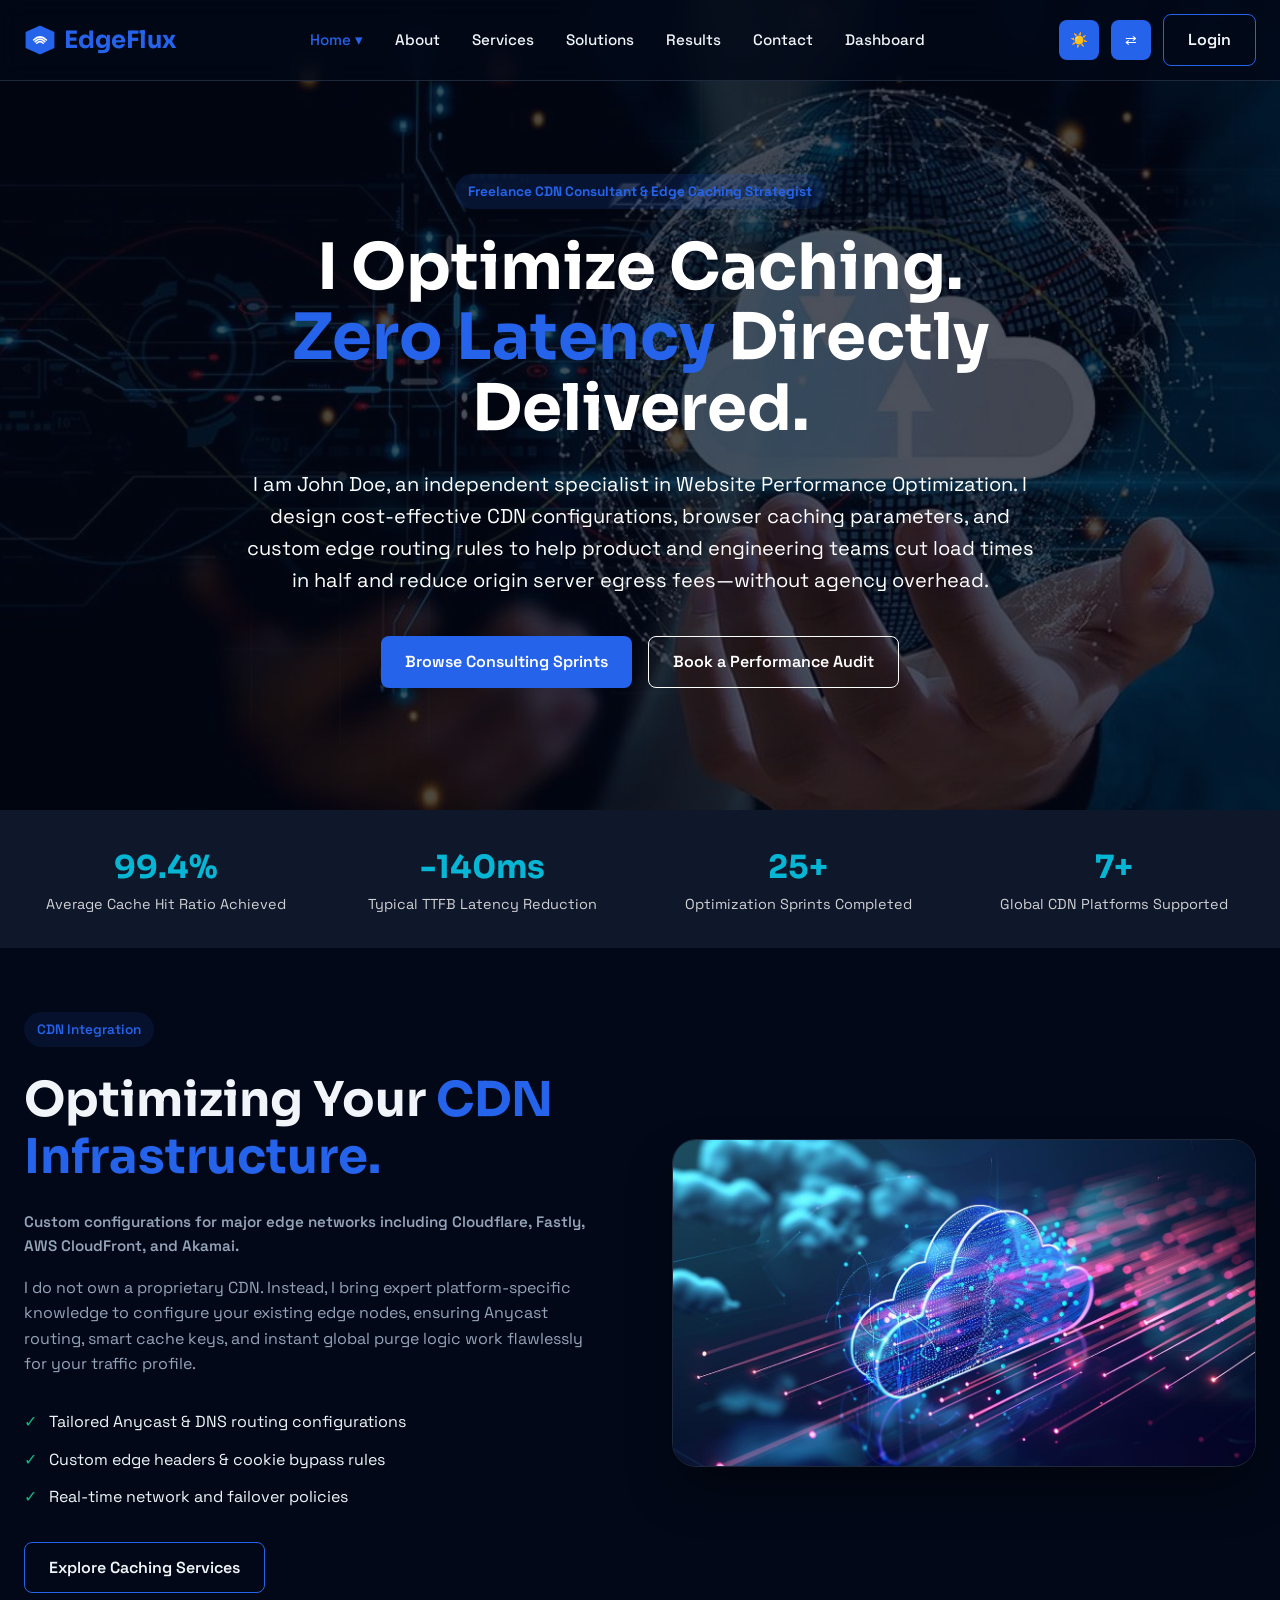
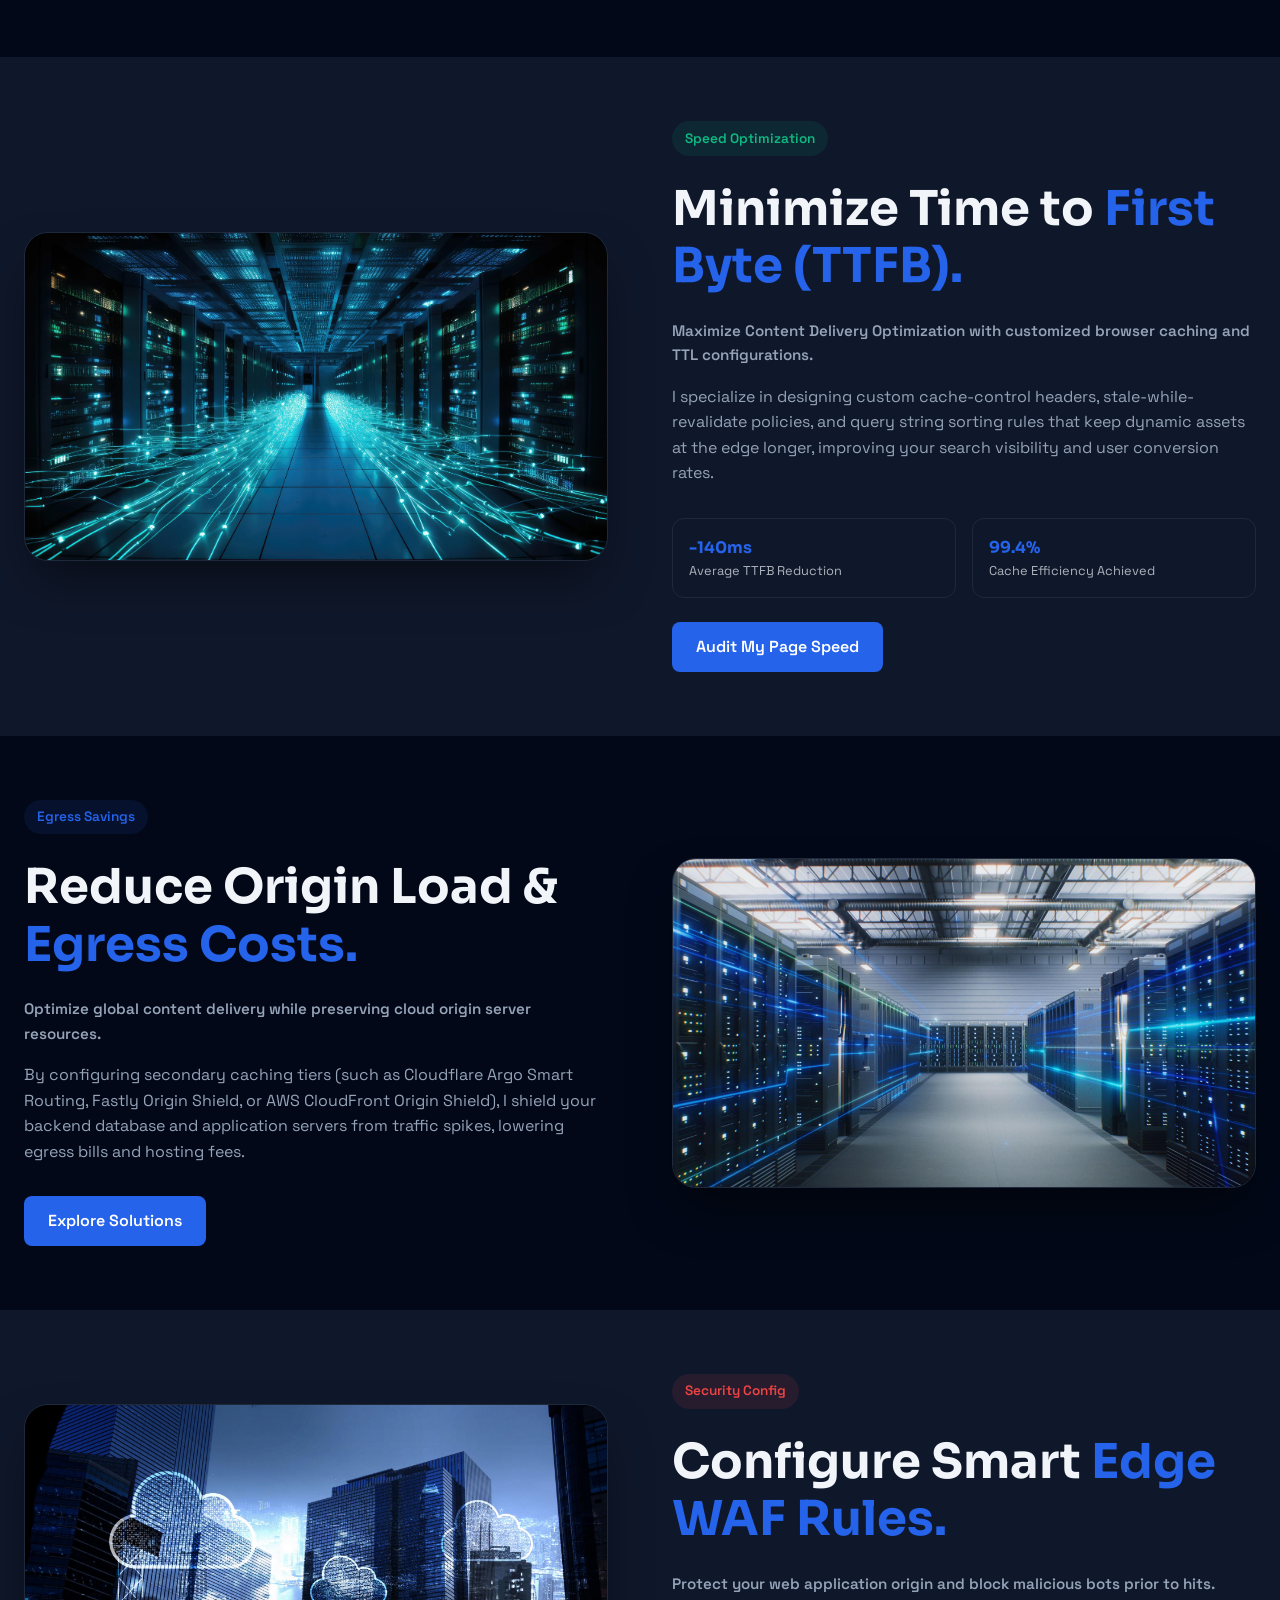
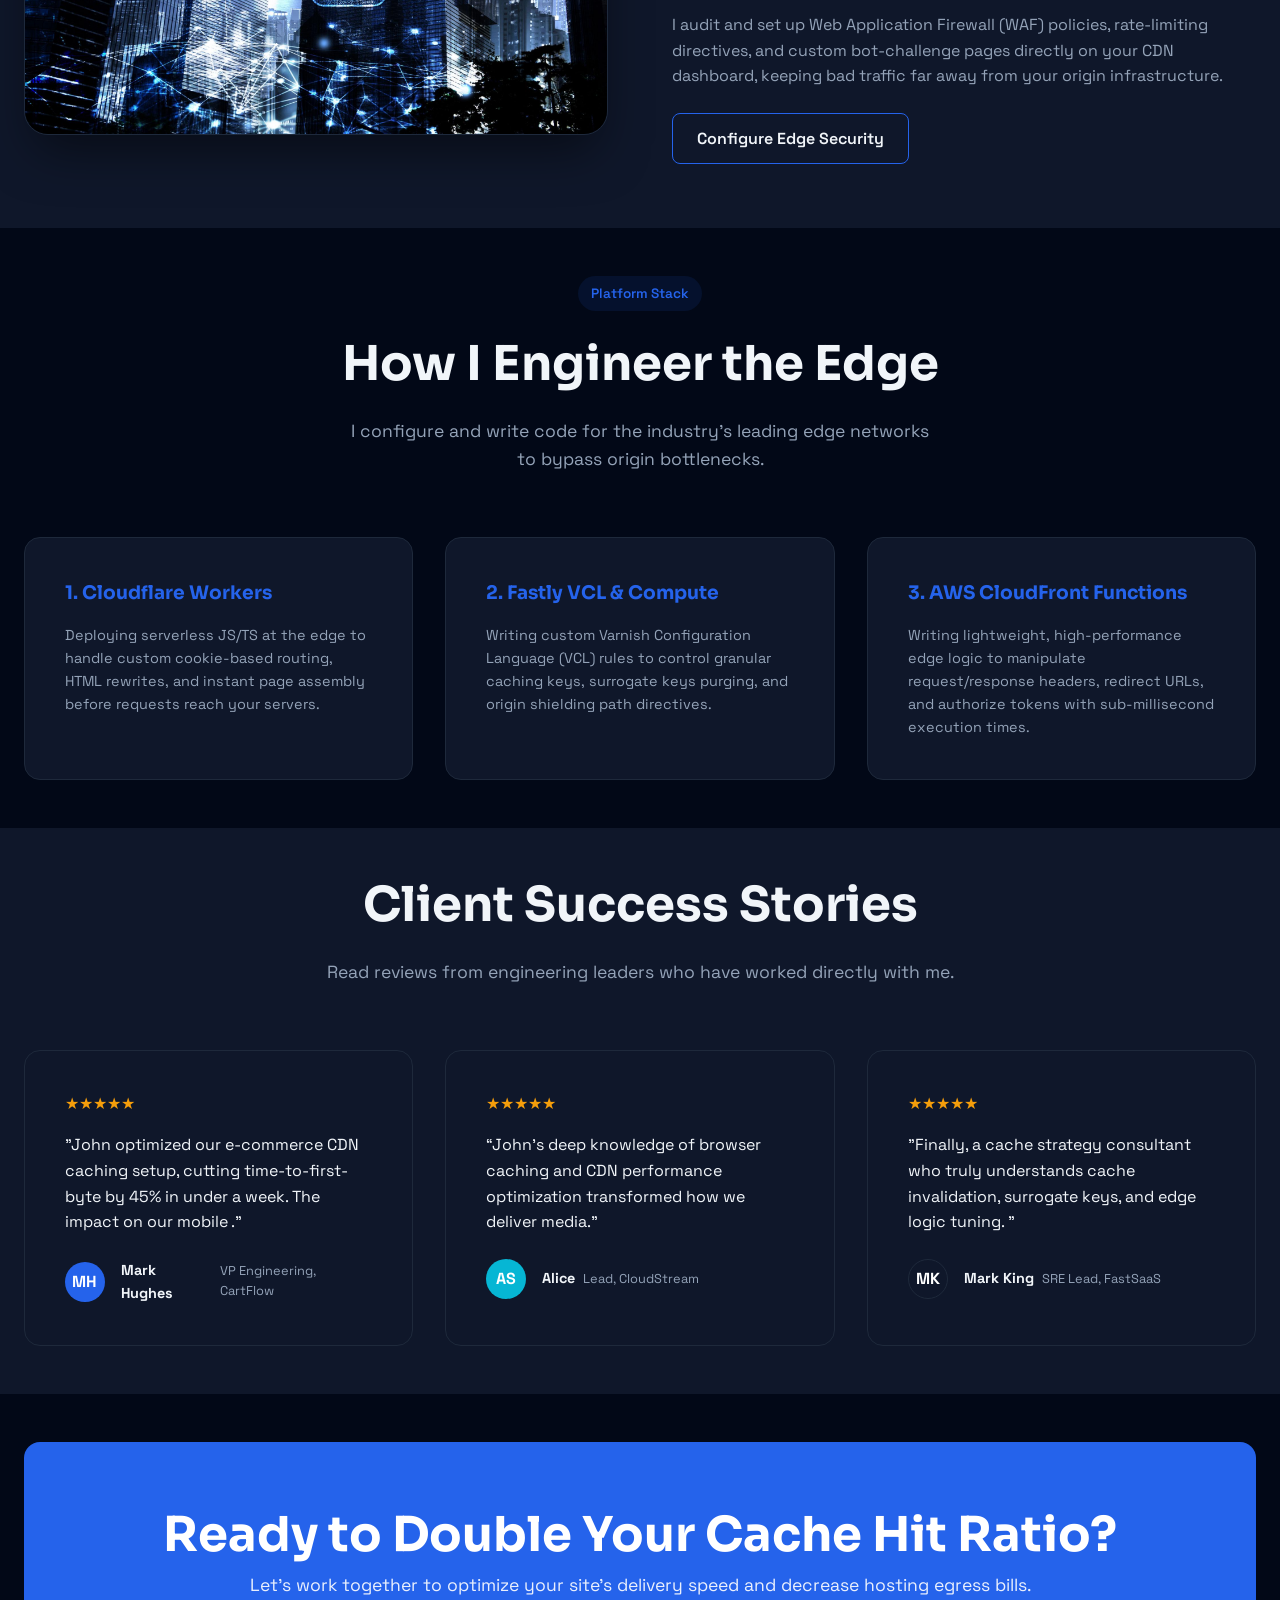
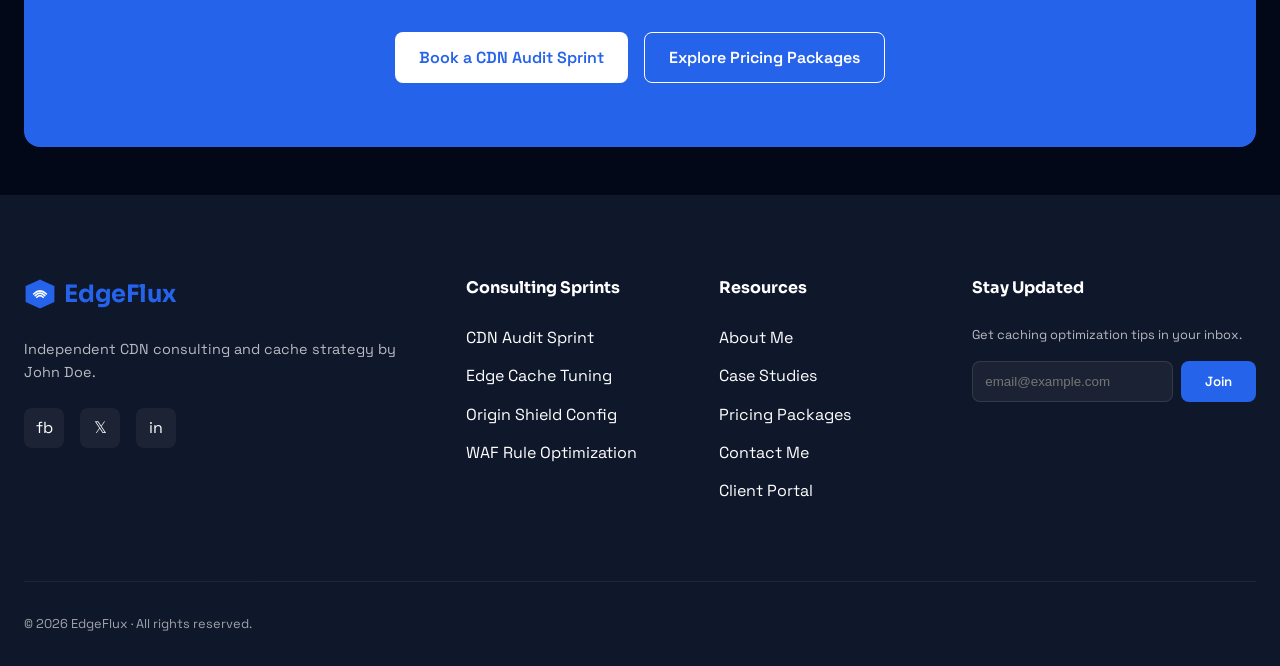
==== commit add5667b: "client changes" ====
--- a/index.html
+++ b/index.html
@@ -4,9 +4,9 @@
 <head>
     <meta charset="UTF-8">
     <meta name="viewport" content="width=device-width, initial-scale=1.0">
-    <title>EdgeFlux | Master the Edge. Zero Latency Guaranteed.</title>
+    <title>Freelance CDN Consultant & Edge Caching Strategist | EdgeFlux by John Doe</title>
     <meta name="description"
-        content="Expert CDN & Edge Caching Strategy for modern applications. Accelerate the edge, eliminate latency, and own your cache.">
+        content="Independent CDN performance optimization and cache strategy consultant. I help SaaS, E-commerce, and Media platforms configure Cloudflare, Fastly, and CloudFront to eliminate latency.">
 
     <!-- Favicon -->
     <link rel="icon"
@@ -32,7 +32,7 @@
 
                 <ul class="nav-links">
                     <li>
-                        <a href="index.html">Home</a>
+                        <a href="index.html">Home ▾</a>
                         <ul class="dropdown-menu">
                             <li><a href="index.html">Home 1</a></li>
                             <li><a href="home2.html">Home 2</a></li>
@@ -95,11 +95,19 @@
     <section class="hero" style="background-image: url('assets/images/home1-hero.jpg');">
         <div class="container">
             <div class="hero-content fade-in">
-                <h1>Master the Edge. <br><span style="color: var(--primary);">Zero Latency</span> Guaranteed.</h1>
-                <p>Specializing in enterprise-grade CDN architecture, origin shielding, and TTL optimization. We don't
-                    just deliver content; we dominate the cache.</p>
+                <span class="badge"
+                    style="background: rgba(37, 99, 235, 0.15); color: var(--primary); font-weight: 700;">Freelance CDN
+                    Consultant & Edge Caching Strategist</span>
+                <h1>I Optimize Caching. <br><span style="color: var(--primary);">Zero Latency</span> Directly Delivered.
+                </h1>
+                <p>I am John Doe, an independent specialist in Website Performance Optimization. I design cost-effective
+                    CDN configurations, browser caching parameters, and custom edge routing rules to help product and
+                    engineering teams cut load times in half and reduce origin server egress fees—without agency
+                    overhead.</p>
                 <div class="hero-actions">
-                    <a href="results.html" class="btn btn-primary">View My Work</a>
+                    <a href="results.html" class="btn btn-primary">Browse Consulting Sprints</a>
+                    <a href="contact.html" class="btn btn-outline" style="border-color: white; color: white;">Book a
+                        Performance Audit</a>
                 </div>
             </div>
         </div>
@@ -110,50 +118,54 @@
         <div class="container">
             <div class="stats-grid fade-in">
                 <div class="stat-item">
-                    <h3>99.98%</h3>
-                    <p>Cache Hit Ratio</p>
+                    <h3>99.4%</h3>
+                    <p>Average Cache Hit Ratio Achieved</p>
                 </div>
                 <div class="stat-item">
-                    <h3>&lt;18ms</h3>
-                    <p>P99 Latency</p>
+                    <h3>-140ms</h3>
+                    <p>Typical TTFB Latency Reduction</p>
                 </div>
                 <div class="stat-item">
-                    <h3>40+</h3>
-                    <p>POP Locations</p>
+                    <h3>25+</h3>
+                    <p>Optimization Sprints Completed</p>
                 </div>
                 <div class="stat-item">
-                    <h3>120+</h3>
-                    <p>Global Clients</p>
-                </div>
-            </div>
-        </div>
-    </section>
-
-    <!-- Feature Section 1: Edge Nodes -->
+                    <h3>7+</h3>
+                    <p>Global CDN Platforms Supported</p>
+                </div>
+            </div>
+        </div>
+    </section>
+
+    <!-- Feature Section 1: Platform Optimization -->
     <section class="feature-section">
         <div class="container">
             <div class="feature-grid fade-in">
                 <div class="feature-text">
-                    <span class="badge">Global Network</span>
-                    <h2>Distributed Edge <span style="color: var(--primary);">Infrastructure.</span></h2>
-                    <p style="color: var(--muted); margin-bottom: 2rem;">Our nodes are strategically positioned at the
-                        intersection of major internet backbones, ensuring your content is always just a few
-                        milliseconds away from your users.</p>
+                    <span class="badge">CDN Integration</span>
+                    <h2>Optimizing Your <span style="color: var(--primary);">CDN Infrastructure.</span></h2>
+                    <p style="color: var(--muted); font-size: 0.95rem; margin-bottom: 1rem; font-weight: 600;">Custom
+                        configurations for major edge networks including Cloudflare, Fastly, AWS CloudFront, and Akamai.
+                    </p>
+                    <p style="color: var(--muted); margin-bottom: 2rem;">I do not own a proprietary CDN. Instead, I
+                        bring expert platform-specific knowledge to configure your existing edge nodes, ensuring Anycast
+                        routing, smart cache keys, and instant global purge logic work flawlessly for your traffic
+                        profile.</p>
                     <ul style="list-style: none; margin-bottom: 2rem;">
                         <li style="margin-bottom: 0.75rem; display: flex; gap: 0.75rem; align-items: center;">
-                            <span style="color: var(--success);">✓</span> Anycast Network Routing
+                            <span style="color: var(--success);">✓</span> Tailored Anycast & DNS routing configurations
                         </li>
                         <li style="margin-bottom: 0.75rem; display: flex; gap: 0.75rem; align-items: center;">
-                            <span style="color: var(--success);">✓</span> Tier-1 Network Peering
+                            <span style="color: var(--success);">✓</span> Custom edge headers & cookie bypass rules
                         </li>
                         <li style="margin-bottom: 0.75rem; display: flex; gap: 0.75rem; align-items: center;">
-                            <span style="color: var(--success);">✓</span> Automated Node Health Checks
+                            <span style="color: var(--success);">✓</span> Real-time network and failover policies
                         </li>
                     </ul>
-                    <a href="services.html" class="btn btn-outline">Explore Network</a>
+                    <a href="services.html" class="btn btn-outline">Explore Caching Services</a>
                 </div>
                 <div class="feature-img">
-                    <img src="assets/images/edge-node.jpg" alt="Edge Nodes">
+                    <img src="assets/images/edge-node.jpg" alt="Edge Network Caching Optimization">
                 </div>
             </div>
         </div>
@@ -164,24 +176,28 @@
         <div class="container">
             <div class="feature-grid reverse fade-in">
                 <div class="feature-img">
-                    <img src="assets/images/latency.jpg" alt="Latency Optimization">
+                    <img src="assets/images/latency.jpg" alt="Latency Optimization Diagnostics">
                 </div>
                 <div class="feature-text">
-                    <span class="badge success">Performance</span>
-                    <h2>Eliminate <span style="color: var(--primary);">TTFB Latency.</span></h2>
-                    <p style="color: var(--muted); margin-bottom: 2rem;">We specialize in aggressive caching strategies
-                        that reduce Time To First Byte (TTFB) to the absolute minimum, improving your SEO and user
-                        retention.</p>
+                    <span class="badge success">Speed Optimization</span>
+                    <h2>Minimize Time to <span style="color: var(--primary);">First Byte (TTFB).</span></h2>
+                    <p style="color: var(--muted); font-size: 0.95rem; margin-bottom: 1rem; font-weight: 600;">Maximize
+                        Content Delivery Optimization with customized browser caching and TTL configurations.</p>
+                    <p style="color: var(--muted); margin-bottom: 2rem;">I specialize in designing custom cache-control
+                        headers, stale-while-revalidate policies, and query string sorting rules that keep dynamic
+                        assets at the edge longer, improving your search visibility and user conversion rates.</p>
                     <div class="grid-cards" style="grid-template-columns: 1fr 1fr; gap: 1rem;">
                         <div style="padding: 1rem; border: 1px solid var(--border); border-radius: 12px;">
-                            <h4 style="color: var(--primary);">18ms</h4>
-                            <p style="font-size: 0.8rem; opacity: 0.7;">Avg. Response Time</p>
+                            <h4 style="color: var(--primary);">-140ms</h4>
+                            <p style="font-size: 0.8rem; opacity: 0.7;">Average TTFB Reduction</p>
                         </div>
                         <div style="padding: 1rem; border: 1px solid var(--border); border-radius: 12px;">
-                            <h4 style="color: var(--primary);">99%</h4>
-                            <p style="font-size: 0.8rem; opacity: 0.7;">Cache Efficiency</p>
+                            <h4 style="color: var(--primary);">99.4%</h4>
+                            <p style="font-size: 0.8rem; opacity: 0.7;">Cache Efficiency Achieved</p>
                         </div>
                     </div>
+                    <a href="contact.html?service=performance" class="btn btn-primary"
+                        style="margin-top: 1.5rem; display: inline-flex;">Audit My Page Speed</a>
                 </div>
             </div>
         </div>
@@ -192,14 +208,15 @@
         <div class="container">
             <div class="feature-grid fade-in">
                 <div class="feature-text">
-                    <span class="badge">Scalability</span>
-                    <h2>Global Content <span style="color: var(--primary);">Delivery.</span></h2>
-                    <p style="color: var(--muted); margin-bottom: 2rem;">Scale your application to millions of users
-                        without breaking a sweat. Our infrastructure handles traffic spikes automatically, so you can
-                        focus on building.</p>
-                    <p style="margin-bottom: 2rem;">Whether it's static assets, video streaming, or dynamic API
-                        responses, we ensure reliable delivery across all continents.</p>
-                    <a href="solutions.html" class="btn btn-primary">Our Solutions</a>
+                    <span class="badge">Egress Savings</span>
+                    <h2>Reduce Origin Load & <span style="color: var(--primary);">Egress Costs.</span></h2>
+                    <p style="color: var(--muted); font-size: 0.95rem; margin-bottom: 1rem; font-weight: 600;">Optimize
+                        global content delivery while preserving cloud origin server resources.</p>
+                    <p style="color: var(--muted); margin-bottom: 2rem;">By configuring secondary caching tiers (such as
+                        Cloudflare Argo Smart Routing, Fastly Origin Shield, or AWS CloudFront Origin Shield), I shield
+                        your backend database and application servers from traffic spikes, lowering egress bills and
+                        hosting fees.</p>
+                    <a href="solutions.html" class="btn btn-primary">Explore Solutions</a>
                 </div>
                 <div class="feature-img">
                     <img src="assets/images/global.jpg" alt="Global Delivery">
@@ -213,26 +230,52 @@
         <div class="container">
             <div class="feature-grid reverse fade-in">
                 <div class="feature-img">
-                    <img src="assets/images/security.jpg" alt="Security at the Edge">
+                    <img src="assets/images/security.jpg" alt="Edge security and WAF tuning">
                 </div>
                 <div class="feature-text">
-                    <span class="badge"
-                        style="background: rgba(239, 68, 68, 0.1); color: var(--danger);">Security</span>
-                    <h2>Bulletproof <span style="color: var(--primary);">Edge Security.</span></h2>
-                    <p style="color: var(--muted); margin-bottom: 2rem;">Protect your origin from DDoS attacks, SQL
-                        injections, and malicious bots directly at the edge. Our WAF rules are updated daily to counter
-                        emerging threats.</p>
-                    <ul style="list-style: none;">
-                        <li style="margin-bottom: 0.75rem; display: flex; gap: 0.75rem; align-items: center;">
-                            <span style="color: var(--danger);">🛡️</span> Intelligent WAF Filtering
-                        </li>
-                        <li style="margin-bottom: 0.75rem; display: flex; gap: 0.75rem; align-items: center;">
-                            <span style="color: var(--danger);">🛡️</span> Real-time Threat Intelligence
-                        </li>
-                        <li style="margin-bottom: 0.75rem; display: flex; gap: 0.75rem; align-items: center;">
-                            <span style="color: var(--danger);">🛡️</span> Origin Shield Technology
-                        </li>
-                    </ul>
+                    <span class="badge" style="background: rgba(239, 68, 68, 0.1); color: var(--danger);">Security
+                        Config</span>
+                    <h2>Configure Smart <span style="color: var(--primary);">Edge WAF Rules.</span></h2>
+                    <p style="color: var(--muted); font-size: 0.95rem; margin-bottom: 1rem; font-weight: 600;">Protect
+                        your web application origin and block malicious bots prior to hits.</p>
+                    <p style="color: var(--muted); ">I audit and set up Web Application Firewall
+                        (WAF) policies, rate-limiting directives, and custom bot-challenge pages directly on your CDN
+                        dashboard, keeping bad traffic far away from your origin infrastructure.</p>
+
+                    <a href="contact.html?service=security" class="btn btn-outline"
+                        style="margin-top: 1.5rem; display: inline-flex;">Configure Edge Security</a>
+                </div>
+            </div>
+        </div>
+    </section>
+
+    <!-- Added Content Section: Technical Caching Stack -->
+    <section class="tech-stack-section" style="background: var(--bg);">
+        <div class="container">
+            <div class="section-header" style="text-align: center; margin-bottom: 4rem;">
+                <span class="badge">Platform Stack</span>
+                <h2>How I Engineer the Edge</h2>
+                <p style="color: var(--muted); max-width: 600px; margin: 1rem auto 0; font-size: 1.1rem;">I configure
+                    and write code for the industry's leading edge networks to bypass origin bottlenecks.</p>
+            </div>
+            <div class="grid-cards" style="grid-template-columns: repeat(3, 1fr); gap: 2rem;">
+                <div class="card fade-in" style="background: var(--card);">
+                    <h3 style="color: var(--primary); margin-bottom: 1rem;">1. Cloudflare Workers</h3>
+                    <p style="font-size: 0.9rem; color: var(--muted);">Deploying serverless JS/TS at the edge to handle
+                        custom cookie-based routing, HTML rewrites, and instant page assembly before requests reach your
+                        servers.</p>
+                </div>
+                <div class="card fade-in" style="background: var(--card);">
+                    <h3 style="color: var(--primary); margin-bottom: 1rem;">2. Fastly VCL & Compute</h3>
+                    <p style="font-size: 0.9rem; color: var(--muted);">Writing custom Varnish Configuration Language
+                        (VCL) rules to control granular caching keys, surrogate keys purging, and origin shielding path
+                        directives.</p>
+                </div>
+                <div class="card fade-in" style="background: var(--card);">
+                    <h3 style="color: var(--primary); margin-bottom: 1rem;">3. AWS CloudFront Functions</h3>
+                    <p style="font-size: 0.9rem; color: var(--muted);">Writing lightweight, high-performance edge logic
+                        to manipulate request/response headers, redirect URLs, and authorize tokens with sub-millisecond
+                        execution times.</p>
                 </div>
             </div>
         </div>
@@ -242,44 +285,51 @@
     <!-- Testimonials -->
     <section class="testimonials home1-testimonials" style="background: var(--card);">
         <div class="container">
-            <h2 class="fade-in" style="text-align: center; margin-bottom: 4rem;">What Leaders Say</h2>
+            <div class="section-header" style="text-align: center; margin-bottom: 4rem;">
+                <h2 class="fade-in">Client Success Stories</h2>
+                <p class="fade-in" style="color: var(--muted); font-size: 1.1rem;">Read reviews from engineering leaders
+                    who have worked directly with me.</p>
+            </div>
             <div class="grid-cards">
                 <div class="card fade-in">
                     <div style="color: var(--warning); margin-bottom: 1rem;">★★★★★</div>
-                    <p>"EdgeFlux cut our global latency by 45% in under a week. The ROI was immediate."</p>
+                    <p>"John optimized our e-commerce CDN caching setup, cutting time-to-first-byte by 45% in under a
+                        week. The impact on our mobile ."</p>
                     <div style="display: flex; align-items: center; gap: 1rem; margin-top: 1.5rem;">
                         <div
                             style="width: 40px; height: 40px; background: var(--primary); border-radius: 50%; display: flex; align-items: center; justify-content: center; font-weight: 700; color: white;">
-                            JD</div>
+                            MH</div>
                         <div class="author-info">
-                            <p style="font-weight: 700; font-size: 0.9rem;">John Doe</p>
-                            <p style="font-size: 0.8rem; color: var(--muted);">CTO, TechCorp</p>
+                            <p style="font-weight: 700; font-size: 0.9rem;">Mark Hughes</p>
+                            <p style="font-size: 0.8rem; color: var(--muted);">VP Engineering, CartFlow</p>
                         </div>
                     </div>
                 </div>
                 <div class="card fade-in">
                     <div style="color: var(--warning); margin-bottom: 1rem;">★★★★★</div>
-                    <p>“The deep insights into our edge performance changed how we deploy our assets globally.”</p>
+                    <p>“John's deep knowledge of browser caching and CDN performance optimization transformed how we
+                        deliver media.”</p>
                     <div style="display: flex; align-items: center; gap: 1rem; margin-top: 1.5rem;">
                         <div
                             style="width: 40px; height: 40px; background: var(--accent); border-radius: 50%; display: flex; align-items: center; justify-content: center; font-weight: 700; color: white;">
                             AS</div>
                         <div class="author-info">
-                            <p style="font-weight: 700; font-size: 0.9rem;">Alice Smith</p>
-                            <p style="font-size: 0.8rem; color: var(--muted);">Lead Dev, CloudStream</p>
+                            <p style="font-weight: 700; font-size: 0.9rem;">Alice</p>
+                            <p style="font-size: 0.8rem; color: var(--muted);"> Lead, CloudStream</p>
                         </div>
                     </div>
                 </div>
                 <div class="card fade-in">
                     <div style="color: var(--warning); margin-bottom: 1rem;">★★★★★</div>
-                    <p>"Finally, a strategist who understands the nuances of stale-while-revalidate edge expertise."</p>
+                    <p>"Finally, a cache strategy consultant who truly understands cache invalidation, surrogate keys,
+                        and edge logic tuning. "</p>
                     <div style="display: flex; align-items: center; gap: 1rem; margin-top: 1.5rem;">
                         <div
                             style="width: 40px; height: 40px; background: var(--secondary); border-radius: 50%; border: 1px solid var(--border); display: flex; align-items: center; justify-content: center; font-weight: 700; color: white;">
                             MK</div>
                         <div class="author-info">
                             <p style="font-weight: 700; font-size: 0.9rem;">Mark King</p>
-                            <p style="font-size: 0.8rem; color: var(--muted);">SRE, FastSaaS</p>
+                            <p style="font-size: 0.8rem; color: var(--muted);">SRE Lead, FastSaaS</p>
                         </div>
                     </div>
                 </div>
@@ -291,14 +341,15 @@
     <section class="cta-banner">
         <div class="container">
             <div class="card fade-in"
-                style="background: var(--primary); color: white; text-align: center; border: none;">
-                <h2 style="margin-bottom: 1rem;">Ready to Cut Your TTFB in Half?</h2>
-                <p style="margin-bottom: 2rem; opacity: 0.9;">Join 120+ teams optimizing their edge performance today.
-                </p>
-                <div style="display: flex; justify-content: center; gap: 1rem;">
-                    <a href="contact.html" class="btn" style="background: white; color: var(--primary);">Get Started</a>
-                    <a href="pricing.html" class="btn btn-outline" style="border-color: white; color: white;">View
-                        Pricing</a>
+                style="background: var(--primary); color: white; text-align: center; border: none; padding: 4rem 2rem;">
+                <h2 style="margin-bottom: 0.5rem;">Ready to Double Your Cache Hit Ratio?</h2>
+                <p style="font-size: 1.1rem; margin-bottom: 2rem; opacity: 0.9;">Let's work together to optimize your
+                    site's delivery speed and decrease hosting egress bills.</p>
+                <div style="display: flex; justify-content: center; gap: 1rem; flex-wrap: wrap;">
+                    <a href="contact.html" class="btn" style="background: white; color: var(--primary);">Book a CDN
+                        Audit Sprint</a>
+                    <a href="pricing.html" class="btn btn-outline" style="border-color: white; color: white;">Explore
+                        Pricing Packages</a>
                 </div>
             </div>
         </div>
@@ -318,37 +369,37 @@
                         </svg>
                         EdgeFlux
                     </a>
-                    <p style="opacity: 0.7; font-size: 0.9rem;">Accelerate the Edge. Eliminate Latency. Own the Cache.
+                    <p style="opacity: 0.7; font-size: 0.9rem;">Independent CDN consulting and cache strategy by John
+                        Doe.
                     </p>
                     <div class="social-icons">
+                        <a href="#" class="social-icon">fb</a>
                         <a href="#" class="social-icon">𝕏</a>
                         <a href="#" class="social-icon">in</a>
-                        <a href="#" class="social-icon">gh</a>
-                        <a href="#" class="social-icon">rss</a>
                     </div>
                 </div>
                 <div class="footer-col">
-                    <h4>Services</h4>
+                    <h4>Consulting Sprints</h4>
                     <ul class="footer-links">
-                        <li><a href="#">CDN Architecture</a></li>
-                        <li><a href="#">TTL Optimization</a></li>
-                        <li><a href="#">Origin Shield</a></li>
-                        <li><a href="#">Edge Analytics</a></li>
+                        <li><a href="services.html">CDN Audit Sprint</a></li>
+                        <li><a href="services.html">Edge Cache Tuning</a></li>
+                        <li><a href="services.html">Origin Shield Config</a></li>
+                        <li><a href="services.html">WAF Rule Optimization</a></li>
                     </ul>
                 </div>
                 <div class="footer-col">
-                    <h4>Company</h4>
+                    <h4>Resources</h4>
                     <ul class="footer-links">
-                        <li><a href="about.html">About</a></li>
-                        <li><a href="blog.html">Blog</a></li>
-                        <li><a href="results.html">Results</a></li>
-                        <li><a href="pricing.html">Pricing</a></li>
-                        <li><a href="contact.html">Contact</a></li>
+                        <li><a href="about.html">About Me</a></li>
+                        <li><a href="results.html">Case Studies</a></li>
+                        <li><a href="pricing.html">Pricing Packages</a></li>
+                        <li><a href="contact.html">Contact Me</a></li>
+                        <li><a href="dashboard.html">Client Portal</a></li>
                     </ul>
                 </div>
                 <div class="footer-col">
                     <h4>Stay Updated</h4>
-                    <p style="font-size: 0.8rem; margin-bottom: 1rem; opacity: 0.7;">Get edge caching tips delivered to
+                    <p style="font-size: 0.8rem; margin-bottom: 1rem; opacity: 0.7;">Get caching optimization tips in
                         your inbox.</p>
                     <form style="display: flex; gap: 0.5rem;">
                         <input type="email" placeholder="email@example.com"
@@ -369,4 +420,4 @@
     <script src="assets/js/main.js"></script>
 </body>
 
-</html>
+</html>
--- a/assets/css/style.css
+++ b/assets/css/style.css
@@ -84,6 +84,12 @@
 h6 {
     font-family: 'Sora', sans-serif;
     font-weight: 700;
+}
+
+h2 {
+    font-size: clamp(2.25rem, 5vw, 3rem);
+    line-height: 1.2;
+    margin-bottom: 1.5rem;
 }
 
 code,
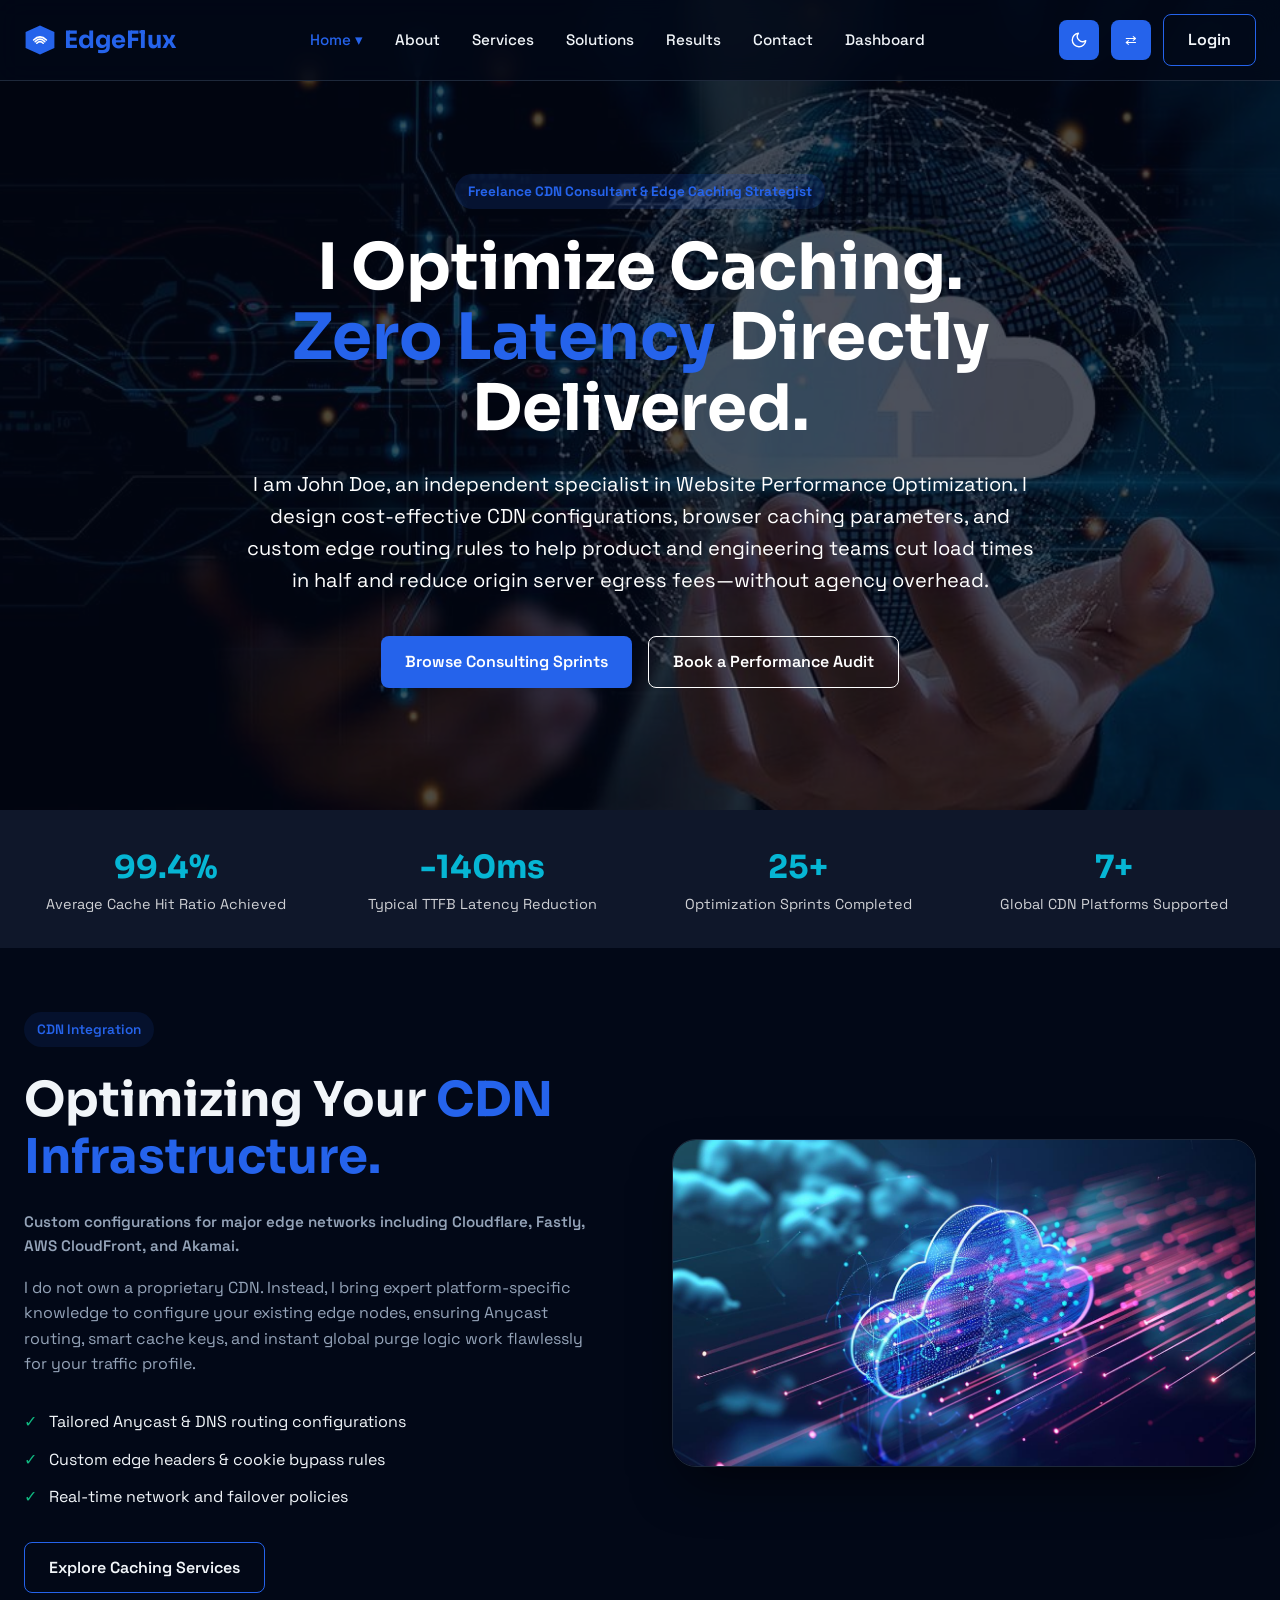
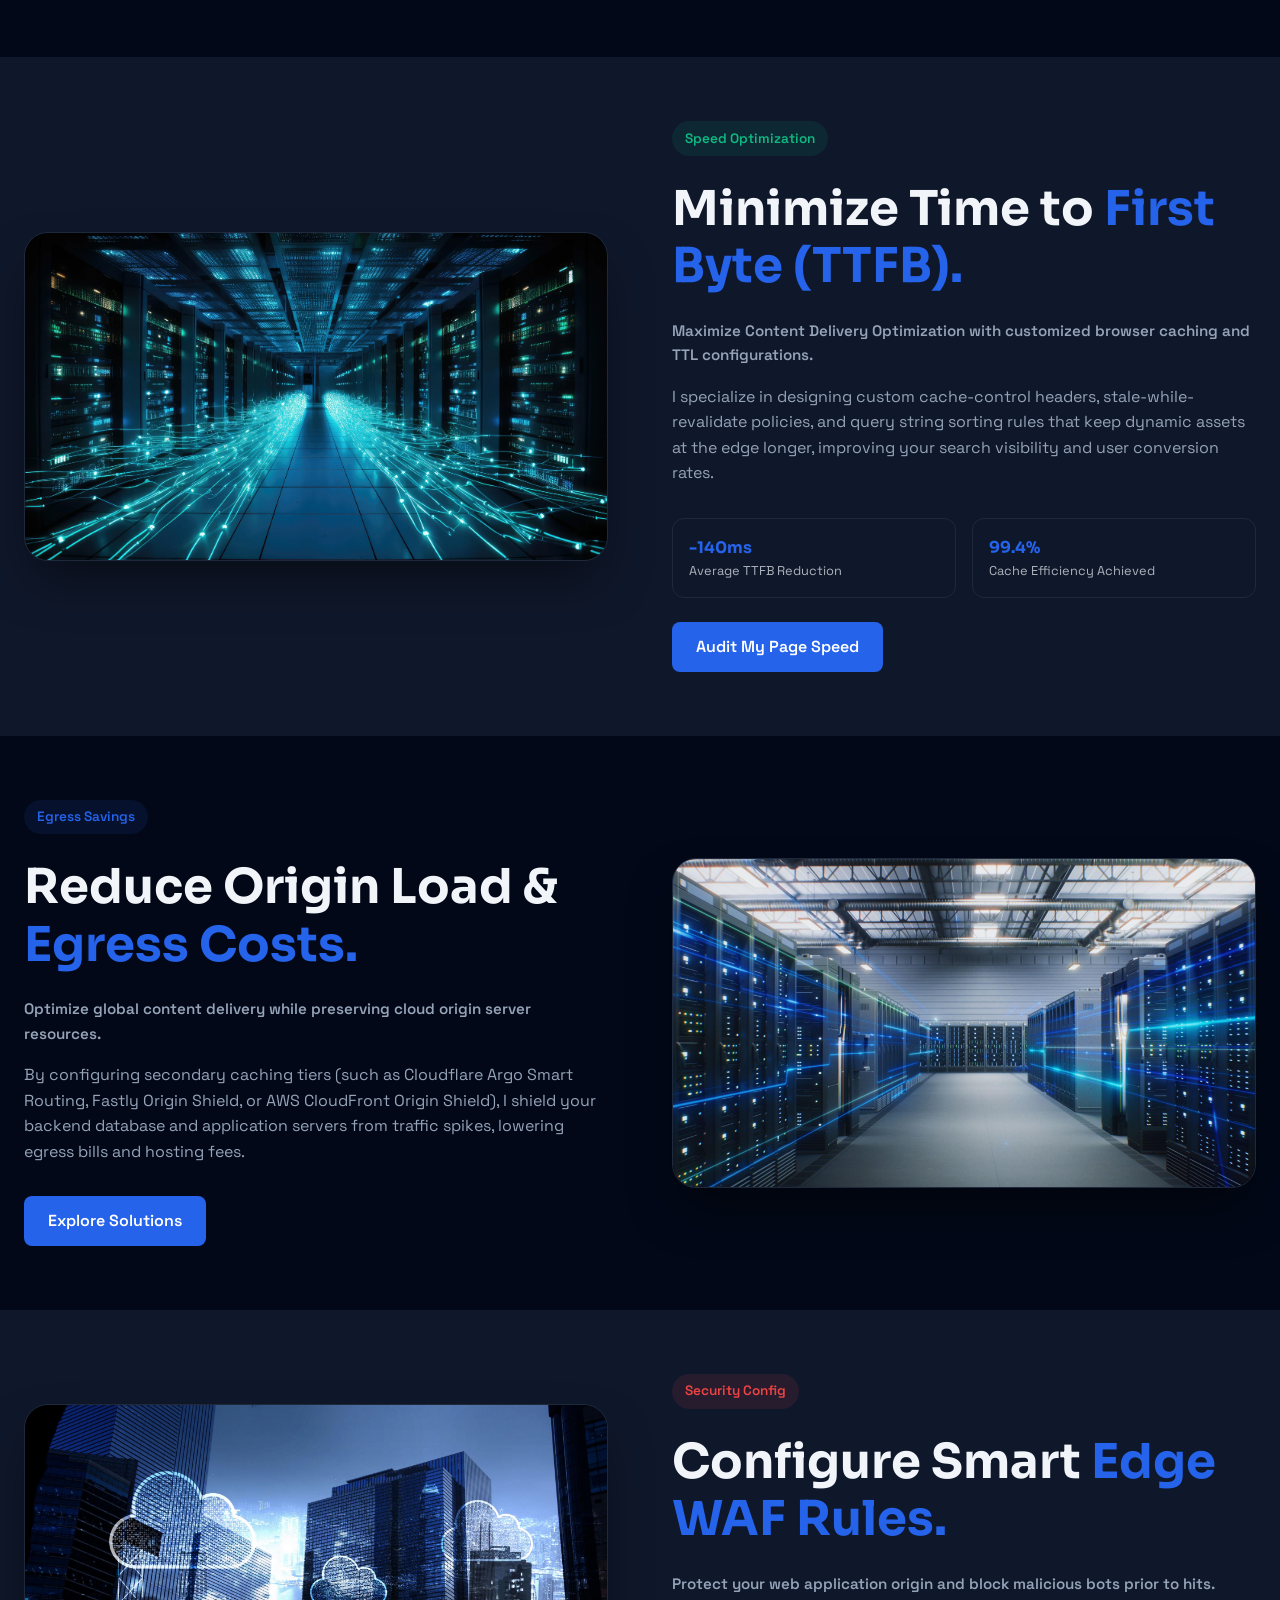
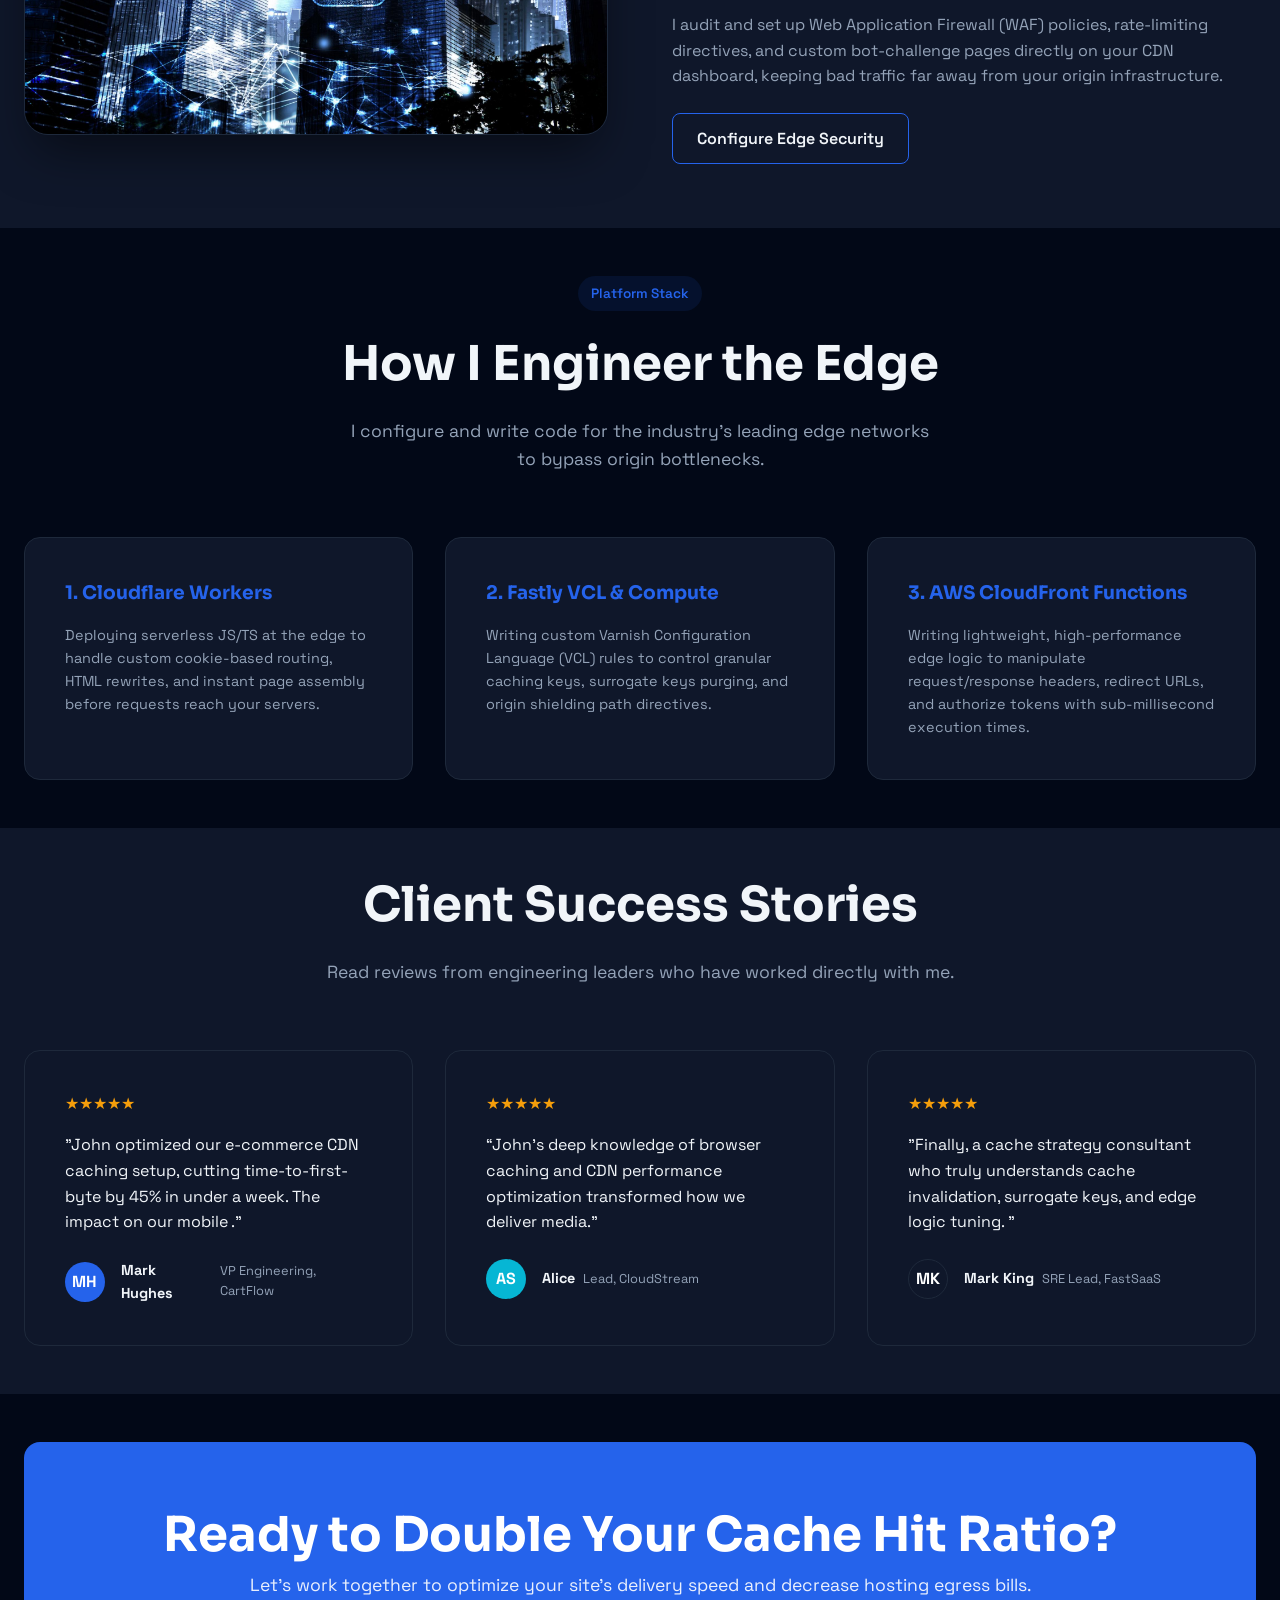
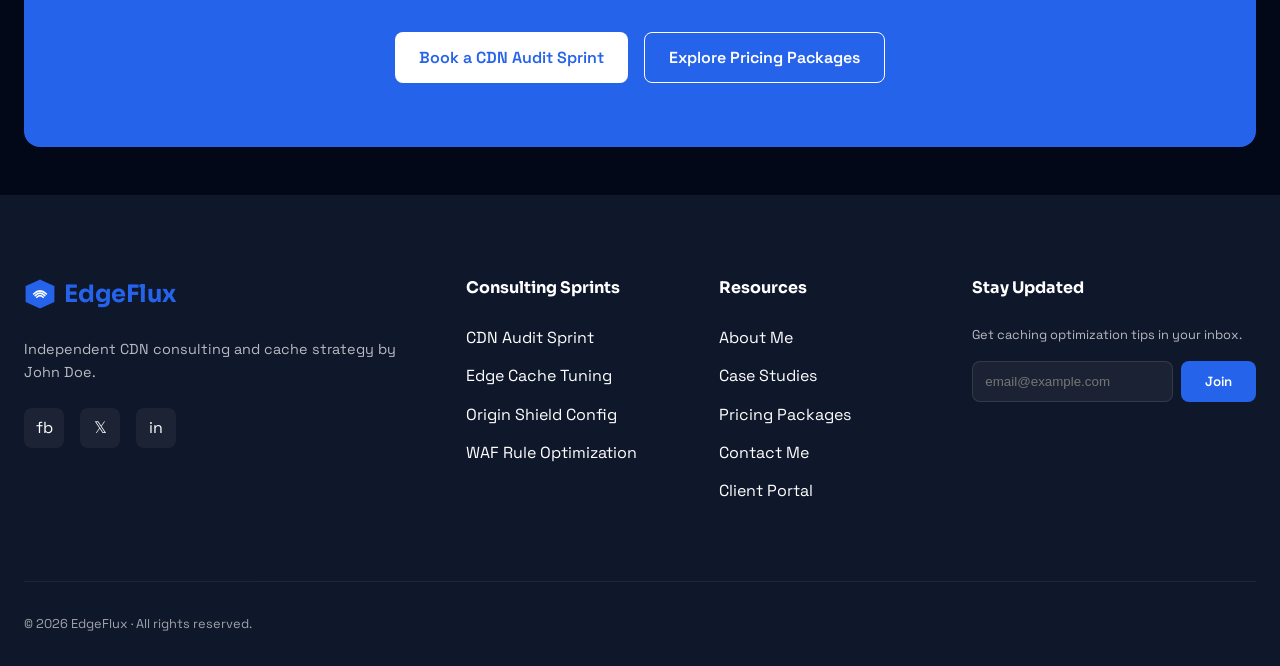
==== commit 9e239d13: "client change" ====
--- a/index.html
+++ b/index.html
@@ -258,7 +258,7 @@
                 <p style="color: var(--muted); max-width: 600px; margin: 1rem auto 0; font-size: 1.1rem;">I configure
                     and write code for the industry's leading edge networks to bypass origin bottlenecks.</p>
             </div>
-            <div class="grid-cards" style="grid-template-columns: repeat(3, 1fr); gap: 2rem;">
+            <div class="grid-cards home1-tech-grid" style="grid-template-columns: repeat(3, 1fr); gap: 2rem;">
                 <div class="card fade-in" style="background: var(--card);">
                     <h3 style="color: var(--primary); margin-bottom: 1rem;">1. Cloudflare Workers</h3>
                     <p style="font-size: 0.9rem; color: var(--muted);">Deploying serverless JS/TS at the edge to handle
--- a/assets/css/style.css
+++ b/assets/css/style.css
@@ -387,6 +387,26 @@
     transform: translateY(-2px);
 }
 
+/* Replace emoji theme toggle with a small SVG icon for a more professional look
+   The button text (emoji) is hidden via font-size:0; the ::before pseudo-element shows an SVG. */
+#theme-toggle,
+#theme-toggle-mob {
+    font-size: 0; /* hide fallback emoji text */
+    position: relative;
+}
+
+#theme-toggle::before,
+#theme-toggle-mob::before {
+    content: "";
+    display: inline-block;
+    width: 18px;
+    height: 18px;
+    background-image: url("data:image/svg+xml;utf8,<svg xmlns='http://www.w3.org/2000/svg' viewBox='0 0 24 24' fill='none' stroke='white' stroke-width='1.8' stroke-linecap='round' stroke-linejoin='round'><path d='M21 12.79A9 9 0 1 1 11.21 3 7 7 0 0 0 21 12.79z'/></svg>");
+    background-size: contain;
+    background-repeat: no-repeat;
+    background-position: center;
+}
+
 .grid-cards-responsive {
     display: grid;
     grid-template-columns: repeat(3, 1fr);
@@ -700,6 +720,26 @@
     flex-direction: row-reverse;
 }
 
+/* RTL: About page timeline fix */
+[dir="rtl"] .timeline-item {
+    padding-right: 0;
+    padding-left: 3rem;
+}
+[dir="rtl"] .timeline-item:nth-child(even) {
+    margin-left: 0;
+    margin-right: 50%;
+    padding-right: 3rem;
+    padding-left: 0;
+}
+[dir="rtl"] .timeline-dot {
+    right: auto;
+    left: -8px;
+}
+[dir="rtl"] .timeline-item:nth-child(even) .timeline-dot {
+    left: auto;
+    right: -8px;
+}
+
 /* Responsive */
 @media (max-width: 1024px) {
     .nav-links {
@@ -747,6 +787,32 @@
         grid-template-columns: repeat(2, 1fr) !important;
     }
 
+    /* Services: What Clients Receive — 2 cards per row at tablet */
+    .clients-receive-grid {
+        grid-template-columns: repeat(2, 1fr) !important;
+    }
+
+    /* Home1: How I Engineer the Edge — 1 card per row on tablet */
+    .home1-tech-grid {
+        grid-template-columns: 1fr !important;
+    }
+
+    /* Home2: Recent Consulting Outcomes — 1 card per row on tablet */
+    .home2-outcomes-grid {
+        grid-template-columns: 1fr !important;
+    }
+
+    /* About: My Core Principles — center 3rd card at tablet */
+    .about-principles-grid {
+        grid-template-columns: repeat(2, 1fr);
+        justify-content: center;
+    }
+    .about-principles-grid .card:nth-child(3):last-child {
+        grid-column: 1 / -1;
+        max-width: calc(50% - 1rem);
+        margin: 0 auto;
+    }
+
     .security-feature-grid .feature-text ul {
         justify-items: center;
         padding: 0;
@@ -782,6 +848,27 @@
     }
 
     .services-capabilities .grid-cards {
+        grid-template-columns: 1fr !important;
+    }
+
+    /* Home1: stack hero buttons one per row */
+    .hero-actions {
+        flex-direction: column;
+        align-items: center;
+    }
+
+    /* Home1: How I Engineer the Edge — 1 card per row on mobile */
+    .home1-tech-grid {
+        grid-template-columns: 1fr !important;
+    }
+
+    /* Home2: Recent Consulting Outcomes — 1 card per row on mobile */
+    .home2-outcomes-grid {
+        grid-template-columns: 1fr !important;
+    }
+
+    /* Services: What Clients Receive — 1 card per row on mobile */
+    .clients-receive-grid {
         grid-template-columns: 1fr !important;
     }
 }
